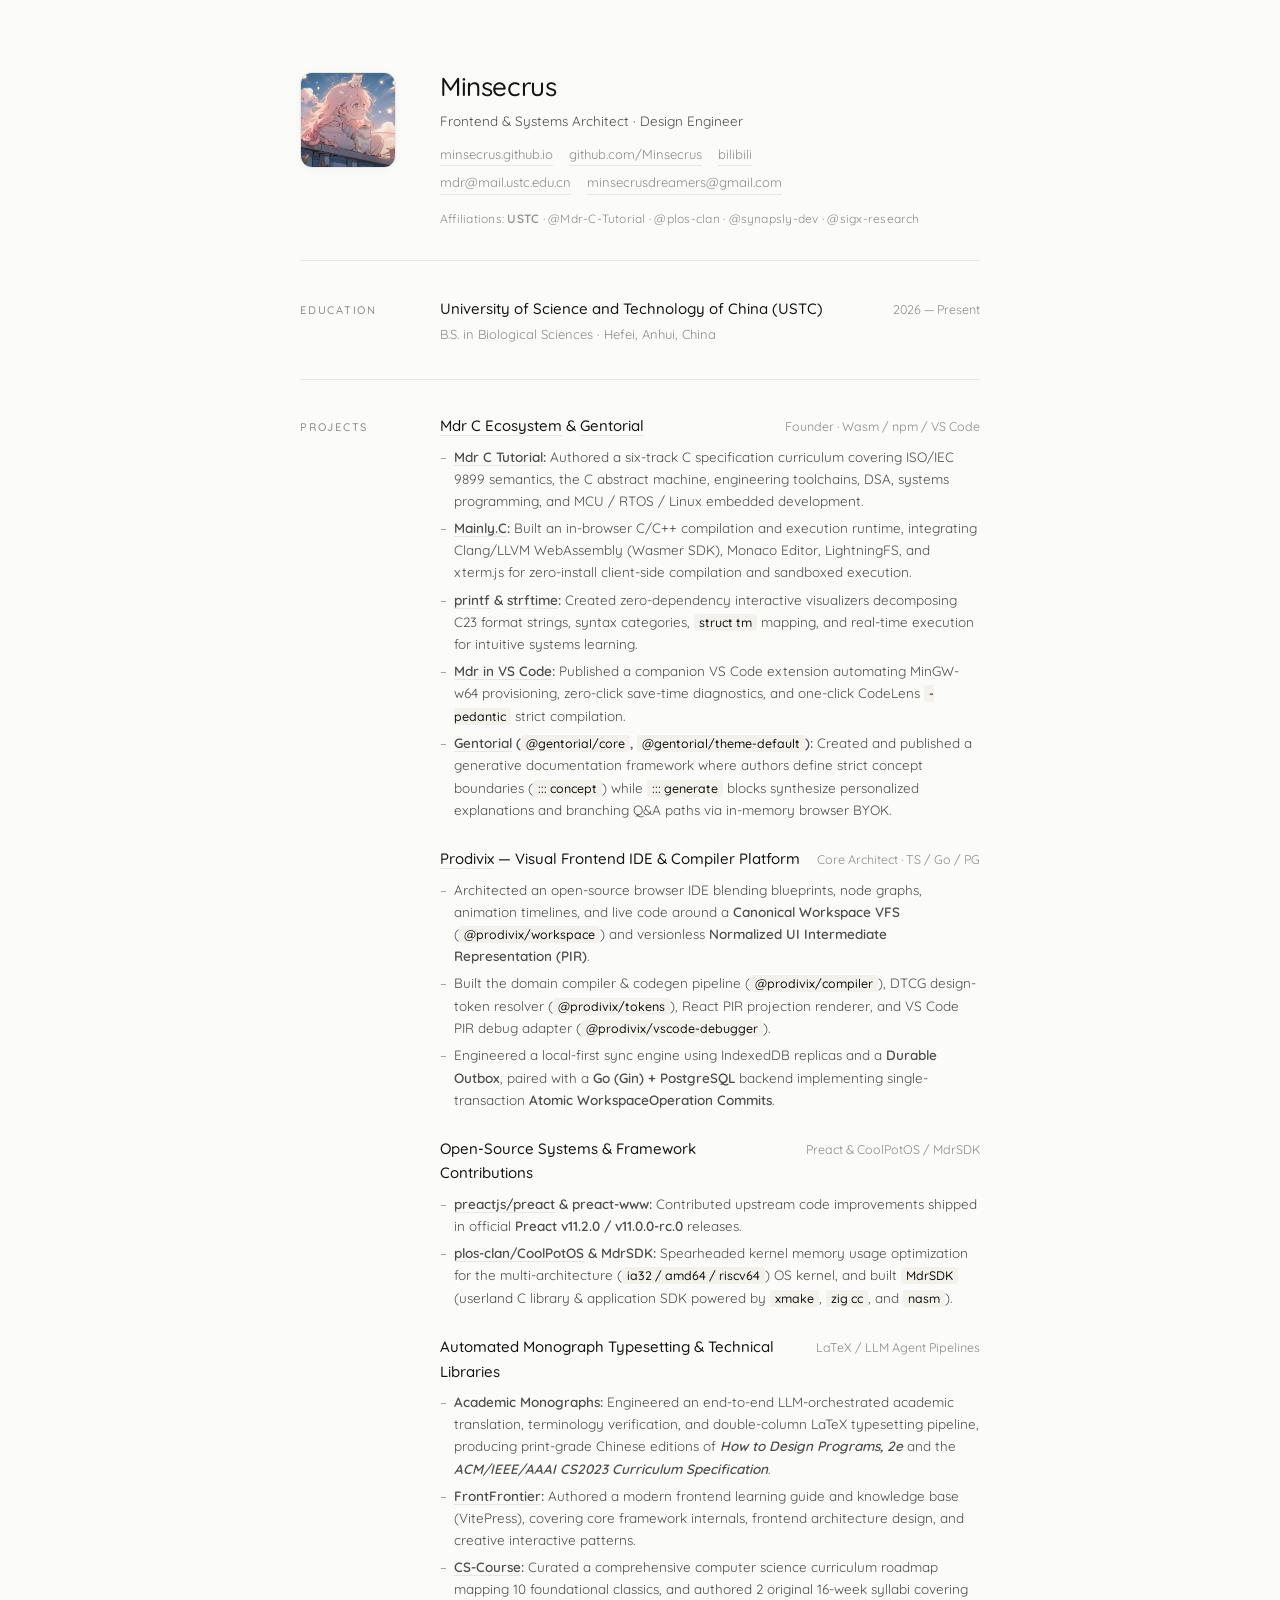
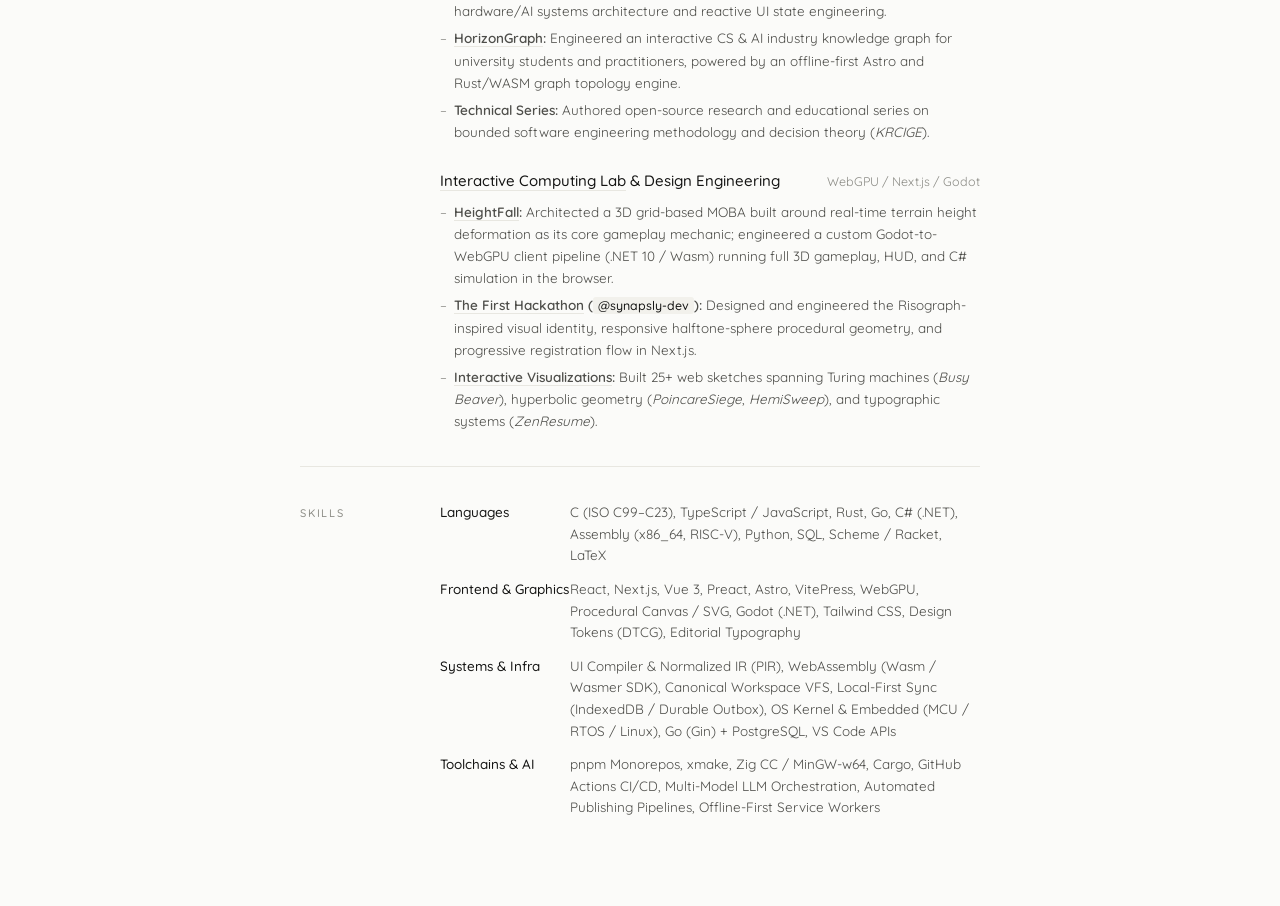
==== index.html @ 726edc08 "feat: init minimalist resume with pages workflow and avatar" ====
<!doctype html>
<html lang="en">
  <head>
    <meta charset="UTF-8" />
    <meta name="viewport" content="width=device-width, initial-scale=1.0" />
    <title>Minsecrus — Curriculum Vitae</title>
    <link rel="preconnect" href="https://fonts.googleapis.com" />
    <link rel="preconnect" href="https://fonts.gstatic.com" crossorigin />
    <link
      href="https://fonts.googleapis.com/css2?family=Quicksand:wght@300;400;500;600&display=swap"
      rel="stylesheet"
    />
    <link rel="icon" type="image/svg+xml" href="favicon.svg" />
    <link rel="stylesheet" href="style.css" />
  </head>
  <body>
    <main>
      <header>
        <div class="avatar-wrap">
          <img src="avatar.jpg" alt="Minsecrus" class="avatar" />
        </div>
        <h1>Minsecrus</h1>
        <div class="subtitle">
          <span>Frontend &amp; Systems Architect &middot; Design Engineer</span>
          <span class="links">
            <a href="https://minsecrus.github.io" target="_blank" rel="noopener"
              >minsecrus.github.io</a
            >
            <a
              href="https://github.com/Minsecrus"
              target="_blank"
              rel="noopener"
              >github.com/Minsecrus</a
            >
            <a
              href="https://space.bilibili.com/1321913237"
              target="_blank"
              rel="noopener"
              >bilibili</a
            >
          </span>
        </div>
        <div class="contact-links">
          <a href="mailto:mdr&#64;mail.ustc.edu.cn">mdr&#64;mail.ustc.edu.cn</a>
          <a href="mailto:minsecrusdreamers&#64;gmail.com">minsecrusdreamers&#64;gmail.com</a>
        </div>
        <div class="org-badges">
          Affiliations: <strong>USTC</strong> &middot; &#64;Mdr-C-Tutorial &middot;
          &#64;plos-clan &middot; &#64;synapsly-dev &middot; &#64;sigx-research
        </div>
      </header>

      <!-- 01. EDUCATION -->
      <section>
        <div class="section-label">Education</div>
        <div>
          <div class="entry-head">
            <span class="entry-title"
              >University of Science and Technology of China (USTC)</span
            >
            <span class="entry-meta">2026 — Present</span>
          </div>
          <div class="entry-sub">
            B.S. in Biological Sciences &middot; Hefei, Anhui, China
          </div>
        </div>
      </section>

      <!-- 02. SELECTED PROJECTS -->
      <section>
        <div class="section-label">Projects</div>
        <div class="entries">
          <!-- Project 1: Mdr C Ecosystem & Gentorial -->
          <div>
            <div class="entry-head">
              <span class="entry-title">
                <a
                  href="https://github.com/Mdr-C-Tutorial/C"
                  target="_blank"
                  rel="noopener"
                  >Mdr C Ecosystem</a
                >
                &amp;
                <a
                  href="https://github.com/gentorial/gentorial"
                  target="_blank"
                  rel="noopener"
                  >Gentorial</a
                >
              </span>
              <span class="entry-meta"
                >Founder &middot; Wasm / npm / VS Code</span
              >
            </div>
            <ul class="entry-bullets">
              <li>
                <strong
                  ><a
                    href="https://mdr-c-tutorial.github.io/C"
                    target="_blank"
                    rel="noopener"
                    >Mdr C Tutorial</a
                  >:</strong
                >
                Authored a six-track C specification curriculum covering ISO/IEC
                9899 semantics, the C abstract machine, engineering toolchains,
                DSA, systems programming, and MCU / RTOS / Linux embedded
                development.
              </li>
              <li>
                <strong
                  ><a
                    href="https://minsecrus.github.io/Mainly.C/"
                    target="_blank"
                    rel="noopener"
                    >Mainly.C</a
                  >:</strong
                >
                Built an in-browser C/C++ compilation and execution runtime,
                integrating Clang/LLVM WebAssembly (Wasmer SDK), Monaco Editor,
                LightningFS, and xterm.js for zero-install client-side
                compilation and sandboxed execution.
              </li>
              <li>
                <strong
                  ><a
                    href="https://minsecrus.github.io/printf"
                    target="_blank"
                    rel="noopener"
                    >printf</a
                  >
                  &amp;
                  <a
                    href="https://minsecrus.github.io/strftime"
                    target="_blank"
                    rel="noopener"
                    >strftime</a
                  >:</strong
                >
                Created zero-dependency interactive visualizers decomposing C23
                format strings, syntax categories,
                <code>struct tm</code> mapping, and real-time execution for
                intuitive systems learning.
              </li>
              <li>
                <strong
                  ><a
                    href="https://github.com/Mdr-C-Tutorial/Mdr-in-VS-Code"
                    target="_blank"
                    rel="noopener"
                    >Mdr in VS Code</a
                  >:</strong
                >
                Published a companion VS Code extension automating MinGW-w64
                provisioning, zero-click save-time diagnostics, and one-click
                CodeLens <code>-pedantic</code> strict compilation.
              </li>
              <li>
                <strong
                  ><a
                    href="https://gentorial.github.io/gentorial/"
                    target="_blank"
                    rel="noopener"
                    >Gentorial</a
                  >
                  (<code>&#64;gentorial/core</code>,
                  <code>&#64;gentorial/theme-default</code>):</strong
                >
                Created and published a generative documentation framework where
                authors define strict concept boundaries (<code
                  >::: concept</code
                >) while <code>::: generate</code> blocks synthesize
                personalized explanations and branching Q&A paths via in-memory
                browser BYOK.
              </li>
            </ul>
          </div>

          <!-- Project 2: Prodivix -->
          <div>
            <div class="entry-head">
              <span class="entry-title">
                <a
                  href="https://github.com/prodivix/prodivix"
                  target="_blank"
                  rel="noopener"
                  >Prodivix</a
                >
                &mdash; Visual Frontend IDE &amp; Compiler Platform
              </span>
              <span class="entry-meta"
                >Core Architect &middot; TS / Go / PG</span
              >
            </div>
            <ul class="entry-bullets">
              <li>
                Architected an open-source browser IDE blending blueprints, node
                graphs, animation timelines, and live code around a
                <strong>Canonical Workspace VFS</strong>
                (<code>&#64;prodivix/workspace</code>) and versionless
                <strong>Normalized UI Intermediate Representation (PIR)</strong
                >.
              </li>
              <li>
                Built the domain compiler &amp; codegen pipeline
                (<code>&#64;prodivix/compiler</code>), DTCG design-token resolver
                (<code>&#64;prodivix/tokens</code>), React PIR projection renderer,
                and VS Code PIR debug adapter
                (<code>&#64;prodivix/vscode-debugger</code>).
              </li>
              <li>
                Engineered a local-first sync engine using IndexedDB replicas
                and a <strong>Durable Outbox</strong>, paired with a
                <strong>Go (Gin) + PostgreSQL</strong> backend implementing
                single-transaction
                <strong>Atomic WorkspaceOperation Commits</strong>.
              </li>
            </ul>
          </div>

          <!-- Project 3: Open-Source Contributions (Preact & CoolPotOS) -->
          <div>
            <div class="entry-head">
              <span class="entry-title">
                Open-Source Systems &amp; Framework Contributions
              </span>
              <span class="entry-meta">Preact &amp; CoolPotOS / MdrSDK</span>
            </div>
            <ul class="entry-bullets">
              <li>
                <strong
                  ><a
                    href="https://github.com/preactjs/preact"
                    target="_blank"
                    rel="noopener"
                    >preactjs/preact</a
                  >
                  &amp; preact-www:</strong
                >
                Contributed upstream code improvements shipped in official
                <strong>Preact v11.2.0 / v11.0.0-rc.0</strong> releases.
              </li>
              <li>
                <strong
                  ><a
                    href="https://github.com/plos-clan/CoolPotOS"
                    target="_blank"
                    rel="noopener"
                    >plos-clan/CoolPotOS</a
                  >
                  &amp; MdrSDK:</strong
                >
                Spearheaded kernel memory usage optimization for the
                multi-architecture (<code>ia32 / amd64 / riscv64</code>) OS
                kernel, and built <code>MdrSDK</code> (userland C library &amp;
                application SDK powered by <code>xmake</code>,
                <code>zig cc</code>, and <code>nasm</code>).
              </li>
            </ul>
          </div>

          <!-- Project 4: Automated Monograph Typesetting & Knowledge Libraries -->
          <div>
            <div class="entry-head">
              <span class="entry-title">
                Automated Monograph Typesetting &amp; Technical Libraries
              </span>
              <span class="entry-meta">LaTeX / LLM Agent Pipelines</span>
            </div>
            <ul class="entry-bullets">
              <li>
                <strong>Academic Monographs:</strong> Engineered an end-to-end
                LLM-orchestrated academic translation, terminology verification,
                and double-column LaTeX typesetting pipeline, producing
                print-grade Chinese editions of
                <strong><em>How to Design Programs, 2e</em></strong> and the
                <strong><em>ACM/IEEE/AAAI CS2023 Curriculum Specification</em></strong>.
              </li>
              <li>
                <strong
                  ><a
                    href="https://minsecrus.github.io/FrontFrontier/"
                    target="_blank"
                    rel="noopener"
                    >FrontFrontier</a
                  >:</strong
                >
                Authored a modern frontend learning guide and knowledge base
                (VitePress), covering core framework internals, frontend
                architecture design, and creative interactive patterns.
              </li>
              <li>
                <strong
                  ><a
                    href="https://minsecrus.github.io/CS-Course/"
                    target="_blank"
                    rel="noopener"
                    >CS-Course</a
                  >:</strong
                >
                Curated a comprehensive computer science curriculum roadmap
                mapping 10 foundational classics, and authored 2 original
                16-week syllabi covering hardware/AI systems architecture and
                reactive UI state engineering.
              </li>
              <li>
                <strong
                  ><a
                    href="https://mdr-tutorials.github.io/HorizonGraph/"
                    target="_blank"
                    rel="noopener"
                    >HorizonGraph</a
                  >:</strong
                >
                Engineered an interactive CS &amp; AI industry knowledge graph
                for university students and practitioners, powered by an
                offline-first Astro and Rust/WASM graph topology engine.
              </li>
              <li>
                <strong>Technical Series:</strong> Authored open-source research
                and educational series on bounded software engineering methodology
                and decision theory (<em>KRCIGE</em>).
              </li>
            </ul>
          </div>

          <!-- Project 5: Design Engineering & Interactive Computing Sketches -->
          <div>
            <div class="entry-head">
              <span class="entry-title">
                <a
                  href="https://minsecrus.github.io"
                  target="_blank"
                  rel="noopener"
                  >Interactive Computing Lab</a
                >
                &amp; Design Engineering
              </span>
              <span class="entry-meta">WebGPU / Next.js / Godot</span>
            </div>
            <ul class="entry-bullets">
              <li>
                <strong
                  ><a
                    href="https://minsecrus.github.io/HeightFall/"
                    target="_blank"
                    rel="noopener"
                    >HeightFall</a
                  >:</strong
                >
                Architected a 3D grid-based MOBA built around real-time terrain
                height deformation as its core gameplay mechanic; engineered a
                custom Godot-to-WebGPU client pipeline (.NET 10 / Wasm) running
                full 3D gameplay, HUD, and C# simulation in the browser.
              </li>
              <li>
                <strong
                  ><a
                    href="https://github.com/synapsly-dev"
                    target="_blank"
                    rel="noopener"
                    >The First Hackathon</a
                  >
                  (<code>&#64;synapsly-dev</code>):</strong
                >
                Designed and engineered the Risograph-inspired visual identity,
                responsive halftone-sphere procedural geometry, and progressive
                registration flow in Next.js.
              </li>
              <li>
                <strong
                  ><a
                    href="https://minsecrus.github.io"
                    target="_blank"
                    rel="noopener"
                    >Interactive Visualizations</a
                  >:</strong
                >
                Built 25+ web sketches spanning Turing machines (<em>Busy Beaver</em>),
                hyperbolic geometry (<em>PoincareSiege</em>, <em>HemiSweep</em>),
                and typographic systems (<em>ZenResume</em>).
              </li>
            </ul>
          </div>
        </div>
      </section>

      <!-- 03. SKILLS -->
      <section>
        <div class="section-label">Skills</div>
        <div class="skills-list">
          <div class="skill-row">
            <span class="skill-cat">Languages</span>
            <span class="skill-items"
              >C (ISO C99–C23), TypeScript / JavaScript, Rust, Go, C# (.NET),
              Assembly (x86_64, RISC-V), Python, SQL, Scheme / Racket,
              LaTeX</span
            >
          </div>
          <div class="skill-row">
            <span class="skill-cat">Frontend &amp; Graphics</span>
            <span class="skill-items"
              >React, Next.js, Vue 3, Preact, Astro, VitePress, WebGPU,
              Procedural Canvas / SVG, Godot (.NET), Tailwind CSS, Design Tokens
              (DTCG), Editorial Typography</span
            >
          </div>
          <div class="skill-row">
            <span class="skill-cat">Systems &amp; Infra</span>
            <span class="skill-items"
              >UI Compiler &amp; Normalized IR (PIR), WebAssembly (Wasm / Wasmer
              SDK), Canonical Workspace VFS, Local-First Sync (IndexedDB /
              Durable Outbox), OS Kernel &amp; Embedded (MCU / RTOS / Linux), Go
              (Gin) + PostgreSQL, VS Code APIs</span
            >
          </div>
          <div class="skill-row">
            <span class="skill-cat">Toolchains &amp; AI</span>
            <span class="skill-items"
              >pnpm Monorepos, xmake, Zig CC / MinGW-w64, Cargo, GitHub Actions
              CI/CD, Multi-Model LLM Orchestration, Automated Publishing
              Pipelines, Offline-First Service Workers</span
            >
          </div>
        </div>
      </section>
    </main>
  </body>
</html>
---- style.css ----
:root {
  --bg: #FBFBF9;
  --ink: #141413;
  --body: #4E4E4A;
  --muted: #8C8C86;
  --line: #E8E7E1;
  --code-bg: #F2F1EC;
}

* {
  box-sizing: border-box;
  margin: 0;
  padding: 0;
}

html, body {
  background-color: var(--bg);
  color: var(--ink);
  font-family: 'Quicksand', sans-serif;
  font-weight: 400;
  font-size: 14px;
  line-height: 1.64;
  font-variant-numeric: tabular-nums;
  -webkit-font-smoothing: antialiased;
  -moz-osx-font-smoothing: grayscale;
}

body {
  padding: 72px 28px 88px;
  display: flex;
  justify-content: center;
}

main {
  width: 100%;
  max-width: 680px;
}

/* Header */
header {
  display: grid;
  grid-template-columns: 140px 1fr;
  align-items: start;
  padding-bottom: 32px;
  border-bottom: 1px solid var(--line);
  margin-bottom: 36px;
}

.avatar-wrap {
  grid-column: 1;
  grid-row: 1 / span 4;
}

.avatar {
  width: 96px;
  height: 96px;
  border-radius: 12px;
  object-fit: cover;
  display: block;
  border: 1px solid var(--line);
  box-shadow: 0 2px 8px rgba(20, 20, 19, 0.04);
}

h1 {
  grid-column: 2;
  font-size: 26px;
  font-weight: 500;
  letter-spacing: -0.015em;
  color: var(--ink);
  line-height: 1.15;
}

.subtitle {
  grid-column: 2;
  margin-top: 8px;
  font-size: 13.5px;
  color: var(--body);
  display: flex;
  flex-wrap: wrap;
  justify-content: space-between;
  align-items: baseline;
  gap: 12px;
}

.contact-links {
  grid-column: 2;
  margin-top: 6px;
  font-size: 13px;
  color: var(--muted);
  display: flex;
  flex-wrap: wrap;
  gap: 16px;
}

.org-badges {
  grid-column: 2;
  margin-top: 14px;
  font-size: 12px;
  color: var(--muted);
  letter-spacing: 0.02em;
}

.links {
  display: flex;
  flex-wrap: wrap;
  gap: 16px;
  font-size: 13px;
  color: var(--muted);
}

a {
  color: inherit;
  text-decoration: none;
  border-bottom: 1px solid var(--line);
  transition: color 0.18s ease, border-color 0.18s ease;
}

a:hover {
  color: var(--ink);
  border-bottom-color: var(--ink);
}

strong {
  font-weight: 600;
}

code {
  font-family: 'Quicksand', sans-serif;
  font-weight: 500;
  font-size: 0.92em;
  background: var(--code-bg);
  padding: 1px 5px;
  border-radius: 3px;
  color: var(--ink);
}

/* Sections */
section {
  display: grid;
  grid-template-columns: 140px 1fr;
  align-items: baseline;
  padding-bottom: 34px;
  margin-bottom: 34px;
  border-bottom: 1px solid var(--line);
}

section:last-of-type {
  border-bottom: none;
  margin-bottom: 0;
  padding-bottom: 0;
}

.section-label {
  font-size: 11px;
  font-weight: 500;
  text-transform: uppercase;
  letter-spacing: 0.16em;
  color: var(--muted);
  user-select: none;
}

.entries {
  display: grid;
  gap: 26px;
}

.entry-head {
  display: flex;
  justify-content: space-between;
  align-items: baseline;
  gap: 16px;
}

.entry-title {
  font-size: 15px;
  font-weight: 500;
  color: var(--ink);
}

.entry-meta {
  font-size: 12.5px;
  color: var(--muted);
  white-space: nowrap;
}

.entry-sub {
  font-size: 13px;
  color: var(--muted);
  margin-top: 2px;
}

.entry-desc {
  margin-top: 7px;
  font-size: 13.5px;
  color: var(--body);
  line-height: 1.68;
}

.entry-bullets {
  margin-top: 7px;
  display: grid;
  gap: 5px;
  list-style: none;
  font-size: 13.5px;
  color: var(--body);
}

.entry-bullets li {
  position: relative;
  padding-left: 14px;
}

.entry-bullets li::before {
  content: "–";
  position: absolute;
  left: 0;
  color: var(--muted);
}

/* Skills Matrix */
.skills-list {
  display: grid;
  gap: 12px;
}

.skill-row {
  display: grid;
  grid-template-columns: 130px 1fr;
  align-items: baseline;
  font-size: 13.5px;
}

.skill-cat {
  color: var(--ink);
  font-weight: 500;
}

.skill-items {
  color: var(--body);
  line-height: 1.6;
}

/* Mobile Responsive */
@media (max-width: 600px) {
  body {
    padding: 40px 20px 56px;
  }
  header, section {
    grid-template-columns: 1fr;
    gap: 12px;
  }
  .avatar-wrap {
    grid-column: 1;
    grid-row: auto;
    margin-bottom: 4px;
  }
  .avatar {
    width: 76px;
    height: 76px;
  }
  h1, .subtitle, .contact-links, .org-badges {
    grid-column: 1;
  }
  .entry-head {
    flex-direction: column;
    gap: 2px;
  }
  .skill-row {
    grid-template-columns: 1fr;
    gap: 2px;
  }
}

/* Print / Single-Page A4 Optimization */
@media print {
  @page {
    size: A4 portrait;
    margin: 12mm 15mm;
  }
  html, body {
    background: #FFFFFF;
    font-size: 11.5px;
    line-height: 1.48;
    padding: 0;
  }
  main {
    max-width: 100%;
  }
  header {
    padding-bottom: 14px;
    margin-bottom: 16px;
  }
  .avatar {
    width: 68px;
    height: 68px;
  }
  h1 {
    font-size: 20px;
  }
  section {
    padding-bottom: 14px;
    margin-bottom: 14px;
  }
  .entries {
    gap: 12px;
  }
  .entry-title {
    font-size: 12.5px;
  }
  .entry-desc, .entry-bullets, .skill-row {
    font-size: 11.2px;
  }
  .skills-list {
    gap: 6px;
  }
}
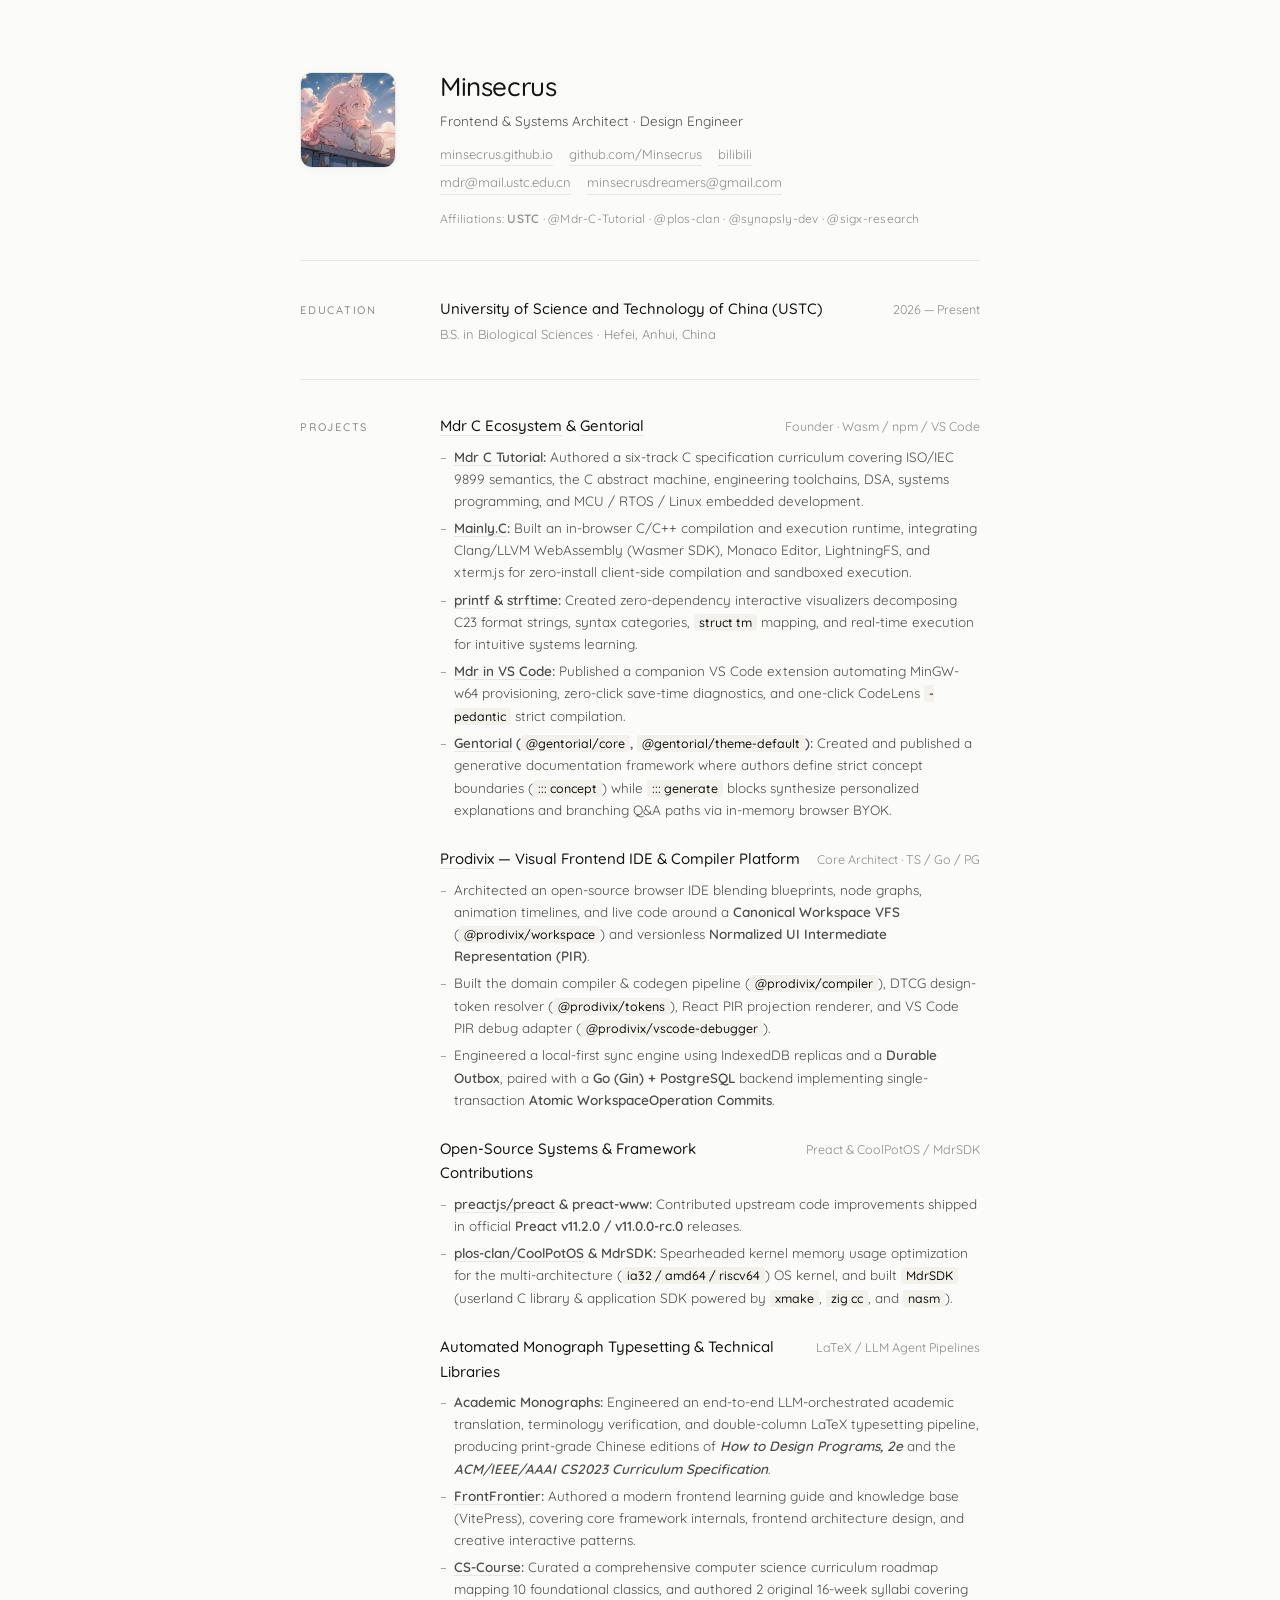
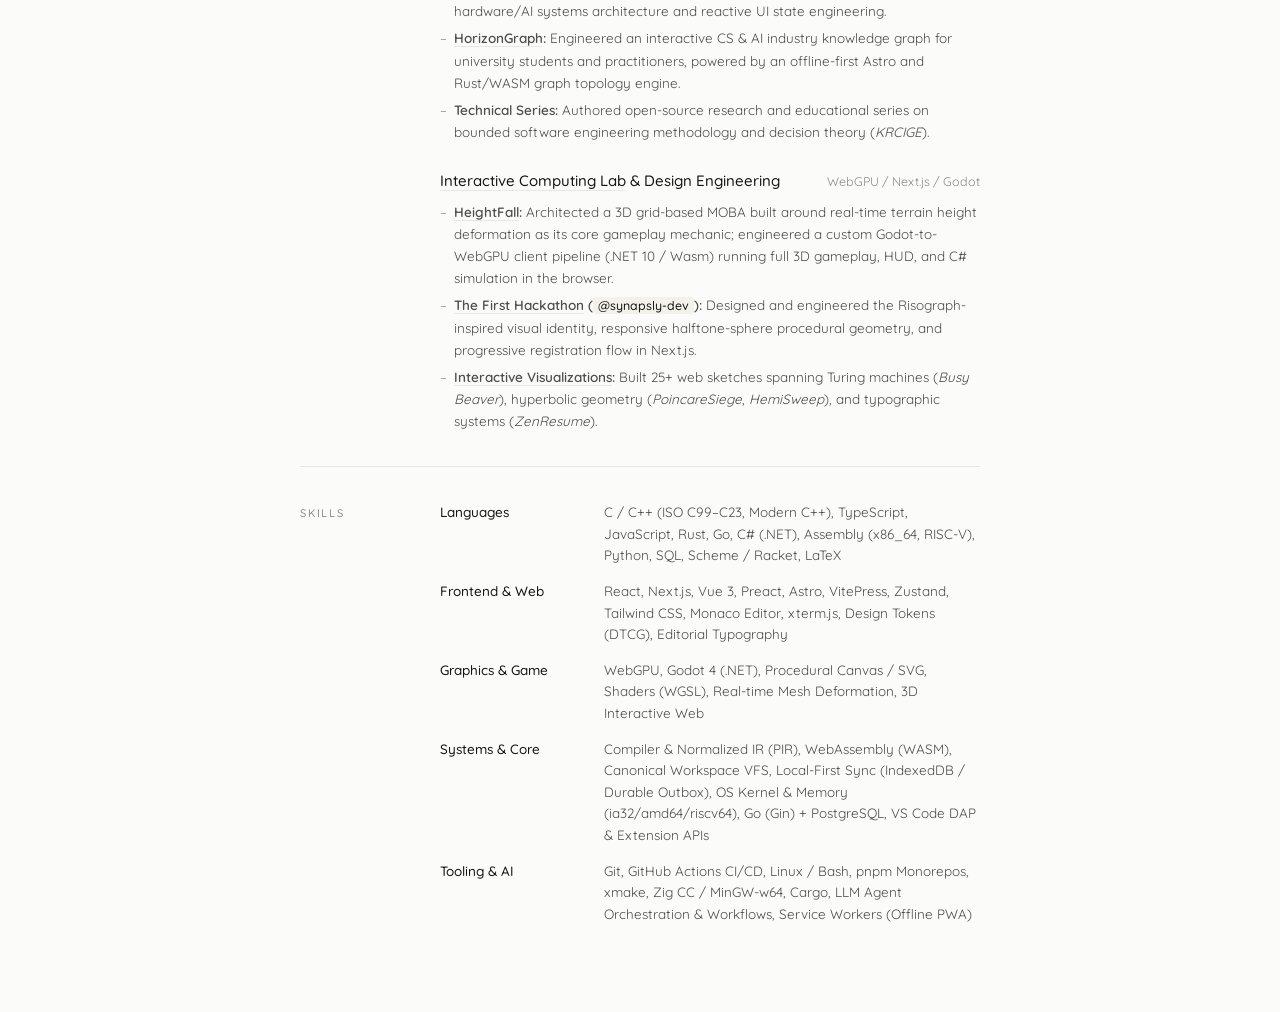
==== commit 7f5bf0c4: "fix: refine skills layout, fix column collision, and expand tech matrix" ====
--- a/index.html
+++ b/index.html
@@ -392,34 +392,41 @@
           <div class="skill-row">
             <span class="skill-cat">Languages</span>
             <span class="skill-items"
-              >C (ISO C99–C23), TypeScript / JavaScript, Rust, Go, C# (.NET),
-              Assembly (x86_64, RISC-V), Python, SQL, Scheme / Racket,
-              LaTeX</span
+              >C / C++ (ISO C99–C23, Modern C++), TypeScript, JavaScript, Rust,
+              Go, C# (.NET), Assembly (x86_64, RISC-V), Python, SQL, Scheme /
+              Racket, LaTeX</span
             >
           </div>
           <div class="skill-row">
-            <span class="skill-cat">Frontend &amp; Graphics</span>
+            <span class="skill-cat">Frontend &amp; Web</span>
             <span class="skill-items"
-              >React, Next.js, Vue 3, Preact, Astro, VitePress, WebGPU,
-              Procedural Canvas / SVG, Godot (.NET), Tailwind CSS, Design Tokens
-              (DTCG), Editorial Typography</span
+              >React, Next.js, Vue 3, Preact, Astro, VitePress, Zustand,
+              Tailwind CSS, Monaco Editor, xterm.js, Design Tokens (DTCG),
+              Editorial Typography</span
             >
           </div>
           <div class="skill-row">
-            <span class="skill-cat">Systems &amp; Infra</span>
+            <span class="skill-cat">Graphics &amp; Game</span>
             <span class="skill-items"
-              >UI Compiler &amp; Normalized IR (PIR), WebAssembly (Wasm / Wasmer
-              SDK), Canonical Workspace VFS, Local-First Sync (IndexedDB /
-              Durable Outbox), OS Kernel &amp; Embedded (MCU / RTOS / Linux), Go
-              (Gin) + PostgreSQL, VS Code APIs</span
+              >WebGPU, Godot 4 (.NET), Procedural Canvas / SVG, Shaders (WGSL),
+              Real-time Mesh Deformation, 3D Interactive Web</span
             >
           </div>
           <div class="skill-row">
-            <span class="skill-cat">Toolchains &amp; AI</span>
+            <span class="skill-cat">Systems &amp; Core</span>
             <span class="skill-items"
-              >pnpm Monorepos, xmake, Zig CC / MinGW-w64, Cargo, GitHub Actions
-              CI/CD, Multi-Model LLM Orchestration, Automated Publishing
-              Pipelines, Offline-First Service Workers</span
+              >Compiler &amp; Normalized IR (PIR), WebAssembly (WASM), Canonical
+              Workspace VFS, Local-First Sync (IndexedDB / Durable Outbox), OS
+              Kernel &amp; Memory (ia32/amd64/riscv64), Go (Gin) + PostgreSQL,
+              VS Code DAP &amp; Extension APIs</span
+            >
+          </div>
+          <div class="skill-row">
+            <span class="skill-cat">Tooling &amp; AI</span>
+            <span class="skill-items"
+              >Git, GitHub Actions CI/CD, Linux / Bash, pnpm Monorepos, xmake,
+              Zig CC / MinGW-w64, Cargo, LLM Agent Orchestration &amp;
+              Workflows, Service Workers (Offline PWA)</span
             >
           </div>
         </div>
--- a/style.css
+++ b/style.css
@@ -220,12 +220,13 @@
 /* Skills Matrix */
 .skills-list {
   display: grid;
-  gap: 12px;
+  gap: 14px;
 }
 
 .skill-row {
   display: grid;
-  grid-template-columns: 130px 1fr;
+  grid-template-columns: 140px 1fr;
+  column-gap: 24px;
   align-items: baseline;
   font-size: 13.5px;
 }
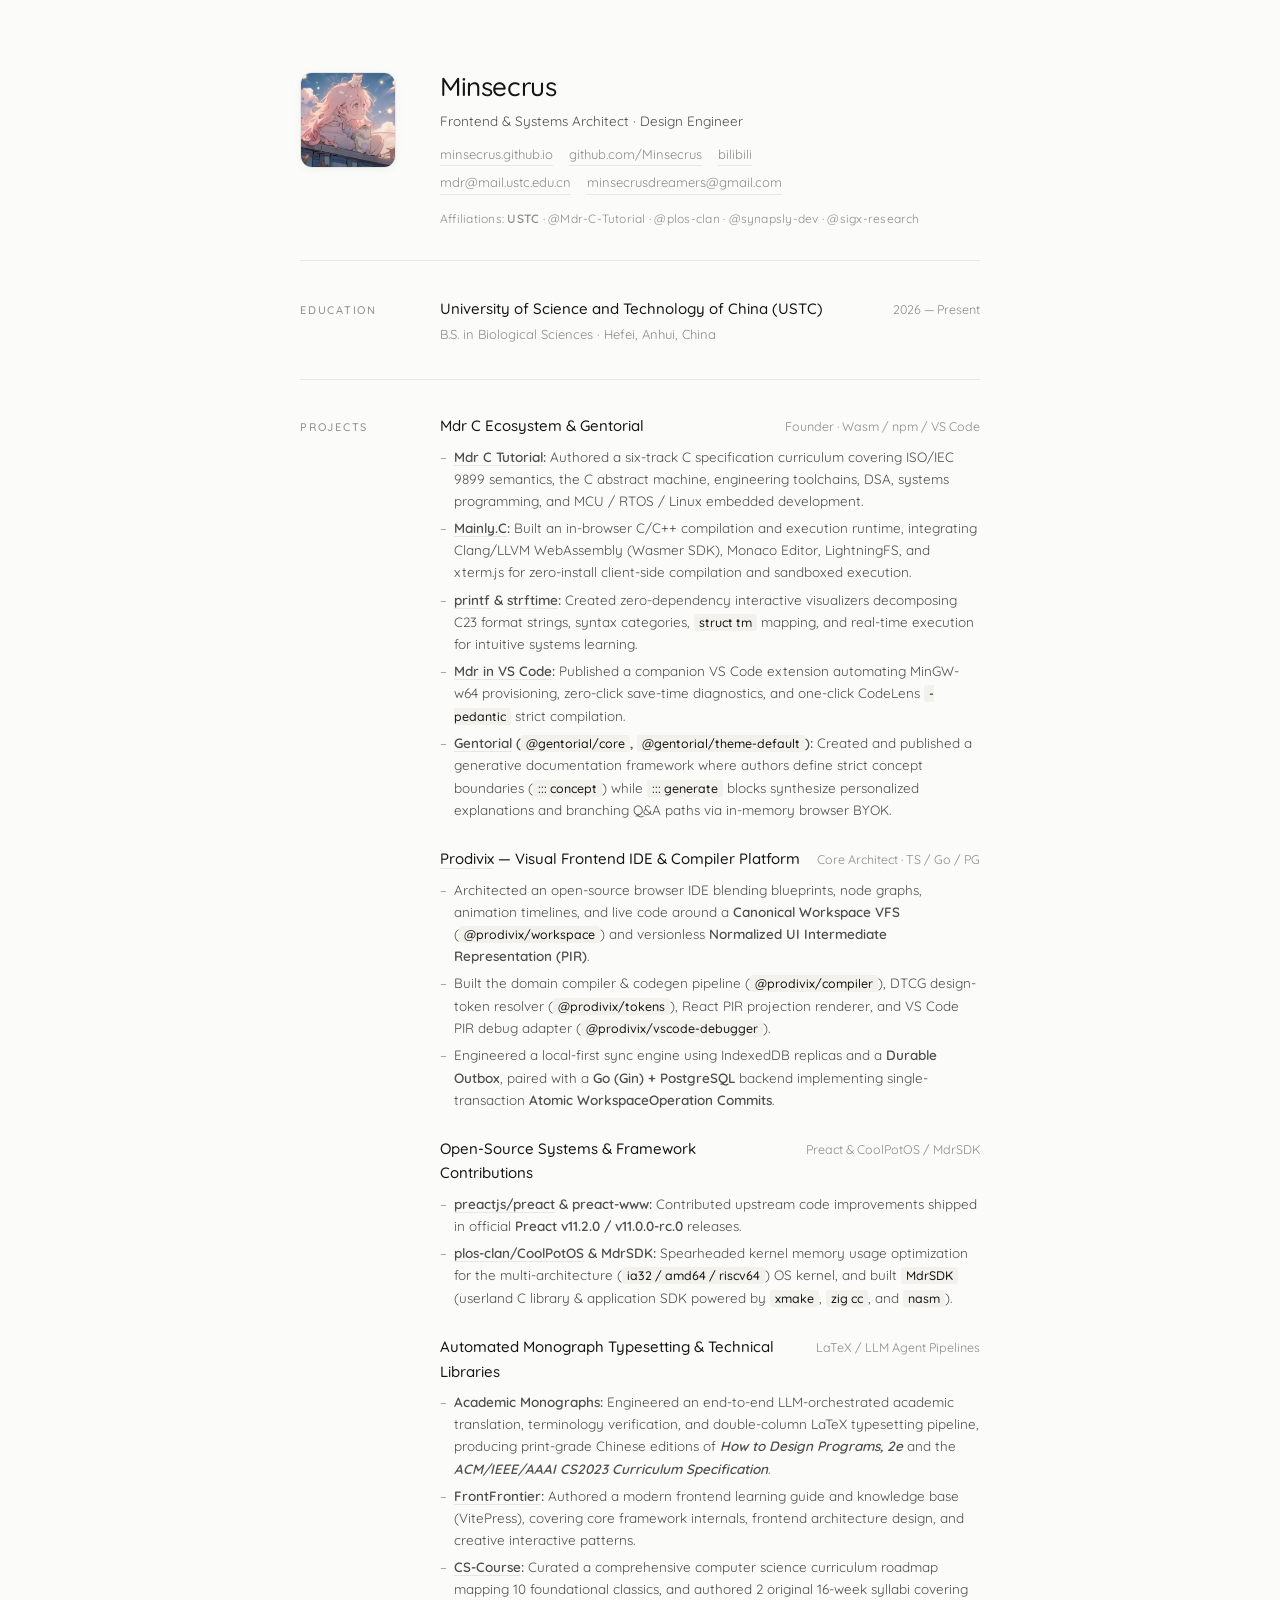
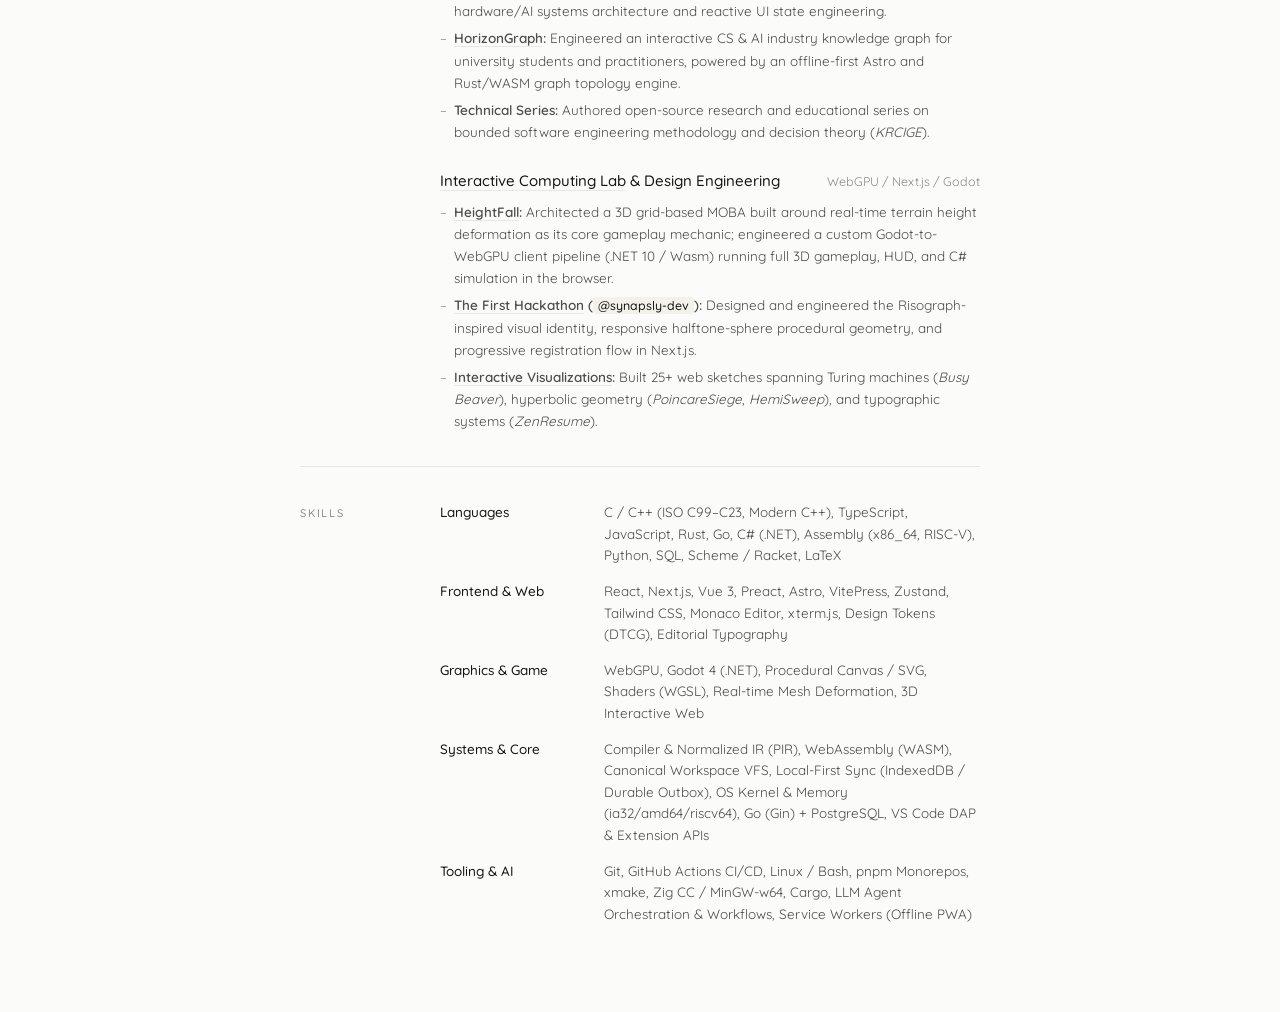
==== commit 62059ca5: "refactor: remove links from Mdr C Ecosystem & Gentorial entry title" ====
--- a/index.html
+++ b/index.html
@@ -74,19 +74,7 @@
           <div>
             <div class="entry-head">
               <span class="entry-title">
-                <a
-                  href="https://github.com/Mdr-C-Tutorial/C"
-                  target="_blank"
-                  rel="noopener"
-                  >Mdr C Ecosystem</a
-                >
-                &amp;
-                <a
-                  href="https://github.com/gentorial/gentorial"
-                  target="_blank"
-                  rel="noopener"
-                  >Gentorial</a
-                >
+                Mdr C Ecosystem &amp; Gentorial
               </span>
               <span class="entry-meta"
                 >Founder &middot; Wasm / npm / VS Code</span
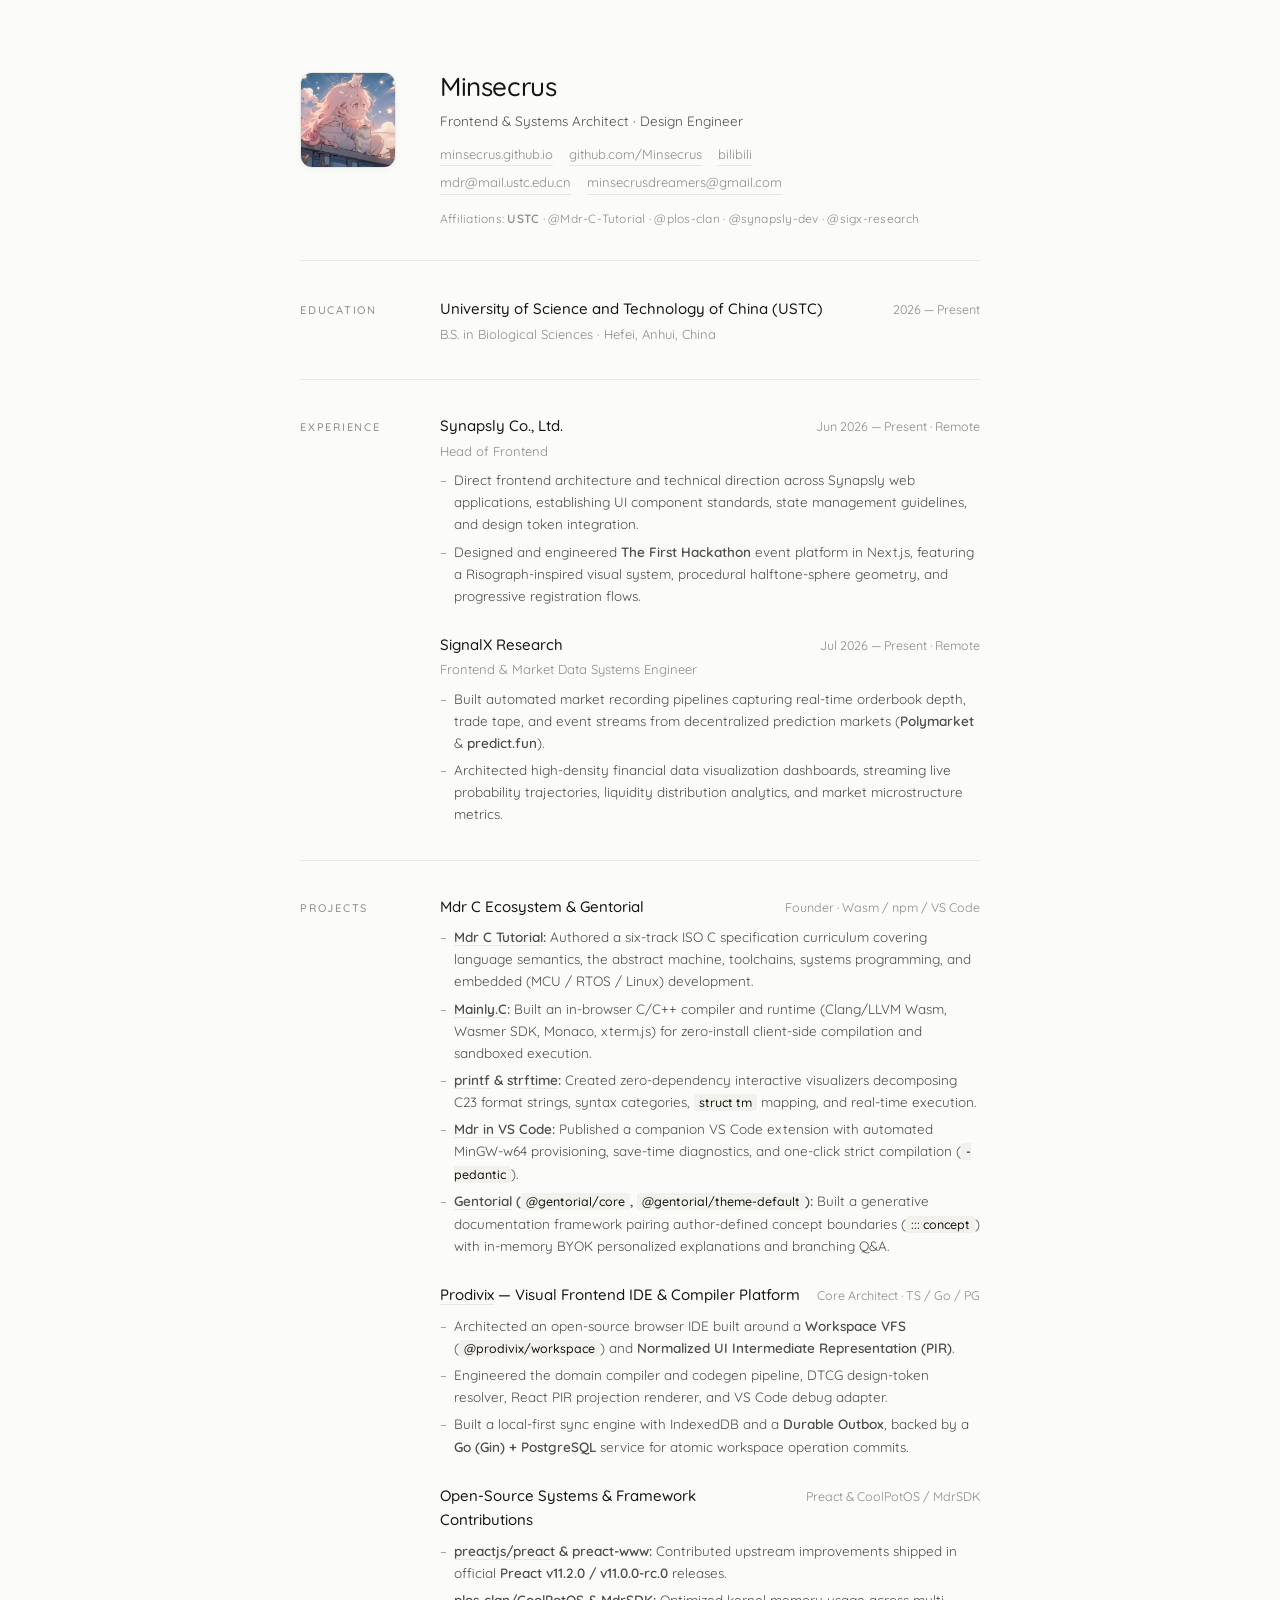
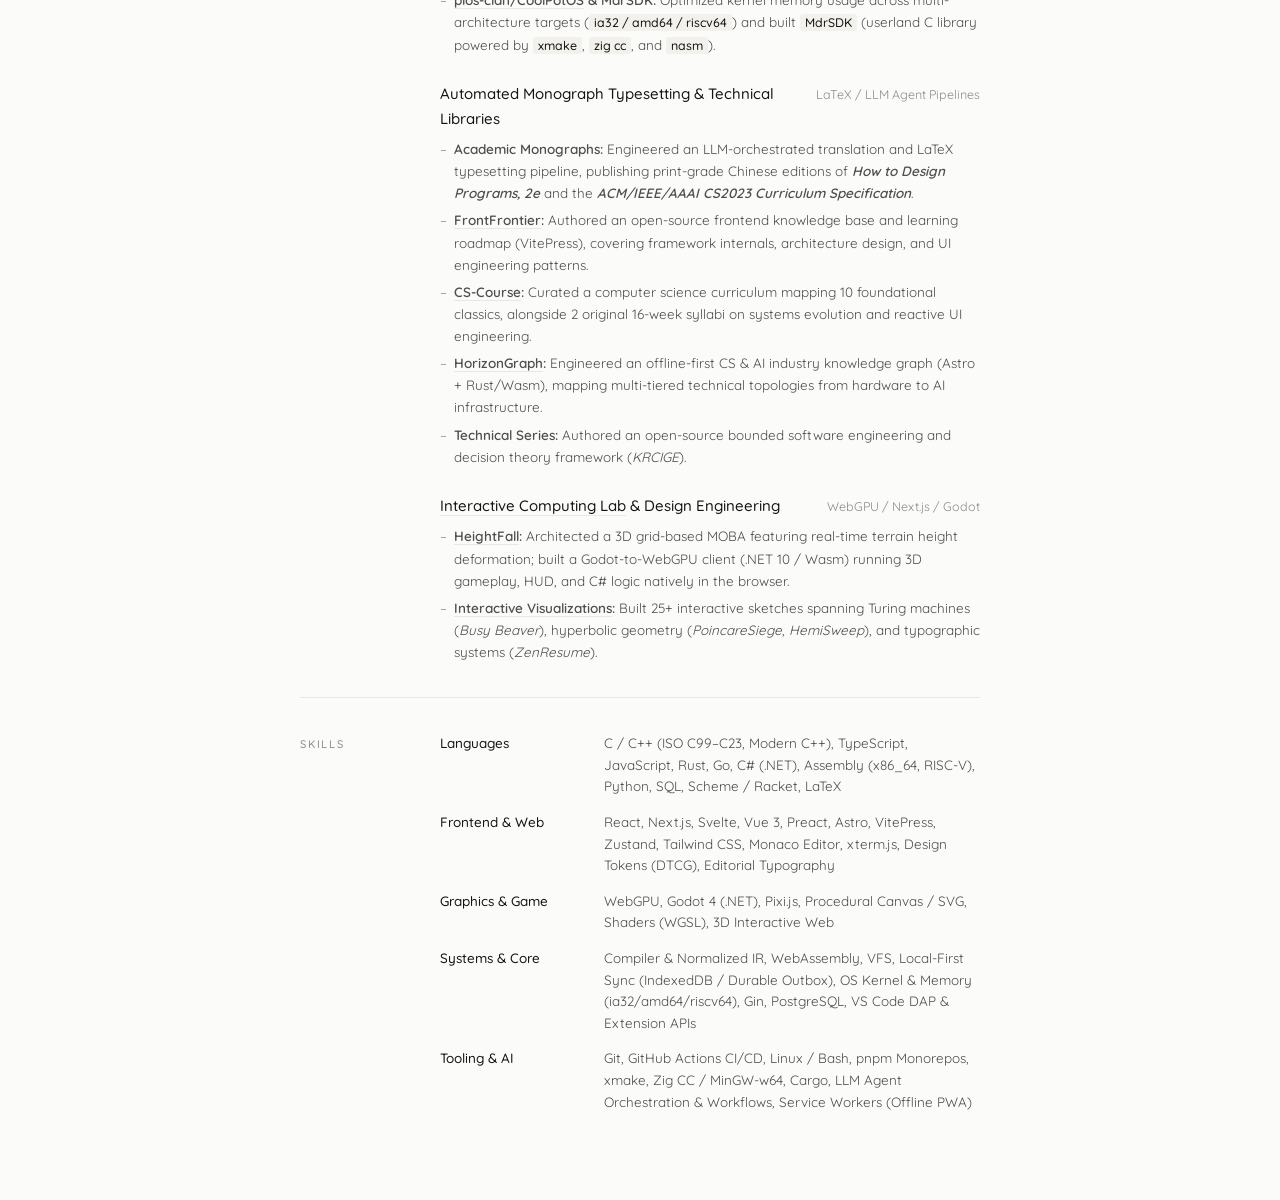
==== commit 12d533b1: "docs: add Experience section, refine Skills taxonomy, and trim project descriptions" ====
--- a/index.html
+++ b/index.html
@@ -66,7 +66,59 @@
         </div>
       </section>
 
-      <!-- 02. SELECTED PROJECTS -->
+      <!-- 02. EXPERIENCE -->
+      <section>
+        <div class="section-label">Experience</div>
+        <div class="entries">
+          <!-- Synapsly -->
+          <div>
+            <div class="entry-head">
+              <span class="entry-title">Synapsly Co., Ltd.</span>
+              <span class="entry-meta">Jun 2026 — Present &middot; Remote</span>
+            </div>
+            <div class="entry-sub">Head of Frontend</div>
+            <ul class="entry-bullets">
+              <li>
+                Direct frontend architecture and technical direction across
+                Synapsly web applications, establishing UI component standards,
+                state management guidelines, and design token integration.
+              </li>
+              <li>
+                Designed and engineered <strong>The First Hackathon</strong>
+                event platform in Next.js, featuring a Risograph-inspired visual
+                system, procedural halftone-sphere geometry, and progressive
+                registration flows.
+              </li>
+            </ul>
+          </div>
+
+          <!-- SignalX Research -->
+          <div>
+            <div class="entry-head">
+              <span class="entry-title">SignalX Research</span>
+              <span class="entry-meta">Jul 2026 — Present &middot; Remote</span>
+            </div>
+            <div class="entry-sub">
+              Frontend &amp; Market Data Systems Engineer
+            </div>
+            <ul class="entry-bullets">
+              <li>
+                Built automated market recording pipelines capturing real-time
+                orderbook depth, trade tape, and event streams from decentralized
+                prediction markets (<strong>Polymarket</strong> &amp;
+                <strong>predict.fun</strong>).
+              </li>
+              <li>
+                Architected high-density financial data visualization
+                dashboards, streaming live probability trajectories, liquidity
+                distribution analytics, and market microstructure metrics.
+              </li>
+            </ul>
+          </div>
+        </div>
+      </section>
+
+      <!-- 03. SELECTED PROJECTS -->
       <section>
         <div class="section-label">Projects</div>
         <div class="entries">
@@ -90,10 +142,9 @@
                     >Mdr C Tutorial</a
                   >:</strong
                 >
-                Authored a six-track C specification curriculum covering ISO/IEC
-                9899 semantics, the C abstract machine, engineering toolchains,
-                DSA, systems programming, and MCU / RTOS / Linux embedded
-                development.
+                Authored a six-track ISO C specification curriculum covering
+                language semantics, the abstract machine, toolchains, systems
+                programming, and embedded (MCU / RTOS / Linux) development.
               </li>
               <li>
                 <strong
@@ -104,9 +155,8 @@
                     >Mainly.C</a
                   >:</strong
                 >
-                Built an in-browser C/C++ compilation and execution runtime,
-                integrating Clang/LLVM WebAssembly (Wasmer SDK), Monaco Editor,
-                LightningFS, and xterm.js for zero-install client-side
+                Built an in-browser C/C++ compiler and runtime (Clang/LLVM Wasm,
+                Wasmer SDK, Monaco, xterm.js) for zero-install client-side
                 compilation and sandboxed execution.
               </li>
               <li>
@@ -127,8 +177,7 @@
                 >
                 Created zero-dependency interactive visualizers decomposing C23
                 format strings, syntax categories,
-                <code>struct tm</code> mapping, and real-time execution for
-                intuitive systems learning.
+                <code>struct tm</code> mapping, and real-time execution.
               </li>
               <li>
                 <strong
@@ -139,9 +188,9 @@
                     >Mdr in VS Code</a
                   >:</strong
                 >
-                Published a companion VS Code extension automating MinGW-w64
-                provisioning, zero-click save-time diagnostics, and one-click
-                CodeLens <code>-pedantic</code> strict compilation.
+                Published a companion VS Code extension with automated
+                MinGW-w64 provisioning, save-time diagnostics, and one-click
+                strict compilation (<code>-pedantic</code>).
               </li>
               <li>
                 <strong
@@ -154,12 +203,9 @@
                   (<code>&#64;gentorial/core</code>,
                   <code>&#64;gentorial/theme-default</code>):</strong
                 >
-                Created and published a generative documentation framework where
-                authors define strict concept boundaries (<code
-                  >::: concept</code
-                >) while <code>::: generate</code> blocks synthesize
-                personalized explanations and branching Q&A paths via in-memory
-                browser BYOK.
+                Built a generative documentation framework pairing author-defined
+                concept boundaries (<code>::: concept</code>) with in-memory
+                BYOK personalized explanations and branching Q&amp;A.
               </li>
             </ul>
           </div>
@@ -182,26 +228,20 @@
             </div>
             <ul class="entry-bullets">
               <li>
-                Architected an open-source browser IDE blending blueprints, node
-                graphs, animation timelines, and live code around a
-                <strong>Canonical Workspace VFS</strong>
-                (<code>&#64;prodivix/workspace</code>) and versionless
-                <strong>Normalized UI Intermediate Representation (PIR)</strong
-                >.
-              </li>
-              <li>
-                Built the domain compiler &amp; codegen pipeline
-                (<code>&#64;prodivix/compiler</code>), DTCG design-token resolver
-                (<code>&#64;prodivix/tokens</code>), React PIR projection renderer,
-                and VS Code PIR debug adapter
-                (<code>&#64;prodivix/vscode-debugger</code>).
-              </li>
-              <li>
-                Engineered a local-first sync engine using IndexedDB replicas
-                and a <strong>Durable Outbox</strong>, paired with a
-                <strong>Go (Gin) + PostgreSQL</strong> backend implementing
-                single-transaction
-                <strong>Atomic WorkspaceOperation Commits</strong>.
+                Architected an open-source browser IDE built around a
+                <strong>Workspace VFS</strong> (<code>&#64;prodivix/workspace</code>)
+                and <strong>Normalized UI Intermediate Representation (PIR)</strong>.
+              </li>
+              <li>
+                Engineered the domain compiler and codegen pipeline, DTCG
+                design-token resolver, React PIR projection renderer, and VS
+                Code debug adapter.
+              </li>
+              <li>
+                Built a local-first sync engine with IndexedDB and a
+                <strong>Durable Outbox</strong>, backed by a
+                <strong>Go (Gin) + PostgreSQL</strong> service for atomic
+                workspace operation commits.
               </li>
             </ul>
           </div>
@@ -225,7 +265,7 @@
                   >
                   &amp; preact-www:</strong
                 >
-                Contributed upstream code improvements shipped in official
+                Contributed upstream improvements shipped in official
                 <strong>Preact v11.2.0 / v11.0.0-rc.0</strong> releases.
               </li>
               <li>
@@ -238,11 +278,10 @@
                   >
                   &amp; MdrSDK:</strong
                 >
-                Spearheaded kernel memory usage optimization for the
-                multi-architecture (<code>ia32 / amd64 / riscv64</code>) OS
-                kernel, and built <code>MdrSDK</code> (userland C library &amp;
-                application SDK powered by <code>xmake</code>,
-                <code>zig cc</code>, and <code>nasm</code>).
+                Optimized kernel memory usage across multi-architecture targets
+                (<code>ia32 / amd64 / riscv64</code>) and built
+                <code>MdrSDK</code> (userland C library powered by
+                <code>xmake</code>, <code>zig cc</code>, and <code>nasm</code>).
               </li>
             </ul>
           </div>
@@ -257,10 +296,9 @@
             </div>
             <ul class="entry-bullets">
               <li>
-                <strong>Academic Monographs:</strong> Engineered an end-to-end
-                LLM-orchestrated academic translation, terminology verification,
-                and double-column LaTeX typesetting pipeline, producing
-                print-grade Chinese editions of
+                <strong>Academic Monographs:</strong> Engineered an
+                LLM-orchestrated translation and LaTeX typesetting pipeline,
+                publishing print-grade Chinese editions of
                 <strong><em>How to Design Programs, 2e</em></strong> and the
                 <strong><em>ACM/IEEE/AAAI CS2023 Curriculum Specification</em></strong>.
               </li>
@@ -273,9 +311,9 @@
                     >FrontFrontier</a
                   >:</strong
                 >
-                Authored a modern frontend learning guide and knowledge base
-                (VitePress), covering core framework internals, frontend
-                architecture design, and creative interactive patterns.
+                Authored an open-source frontend knowledge base and learning
+                roadmap (VitePress), covering framework internals, architecture
+                design, and UI engineering patterns.
               </li>
               <li>
                 <strong
@@ -286,10 +324,9 @@
                     >CS-Course</a
                   >:</strong
                 >
-                Curated a comprehensive computer science curriculum roadmap
-                mapping 10 foundational classics, and authored 2 original
-                16-week syllabi covering hardware/AI systems architecture and
-                reactive UI state engineering.
+                Curated a computer science curriculum mapping 10 foundational
+                classics, alongside 2 original 16-week syllabi on systems
+                evolution and reactive UI engineering.
               </li>
               <li>
                 <strong
@@ -300,14 +337,14 @@
                     >HorizonGraph</a
                   >:</strong
                 >
-                Engineered an interactive CS &amp; AI industry knowledge graph
-                for university students and practitioners, powered by an
-                offline-first Astro and Rust/WASM graph topology engine.
-              </li>
-              <li>
-                <strong>Technical Series:</strong> Authored open-source research
-                and educational series on bounded software engineering methodology
-                and decision theory (<em>KRCIGE</em>).
+                Engineered an offline-first CS &amp; AI industry knowledge
+                graph (Astro + Rust/Wasm), mapping multi-tiered technical
+                topologies from hardware to AI infrastructure.
+              </li>
+              <li>
+                <strong>Technical Series:</strong> Authored an open-source
+                bounded software engineering and decision theory framework
+                (<em>KRCIGE</em>).
               </li>
             </ul>
           </div>
@@ -336,24 +373,10 @@
                     >HeightFall</a
                   >:</strong
                 >
-                Architected a 3D grid-based MOBA built around real-time terrain
-                height deformation as its core gameplay mechanic; engineered a
-                custom Godot-to-WebGPU client pipeline (.NET 10 / Wasm) running
-                full 3D gameplay, HUD, and C# simulation in the browser.
-              </li>
-              <li>
-                <strong
-                  ><a
-                    href="https://github.com/synapsly-dev"
-                    target="_blank"
-                    rel="noopener"
-                    >The First Hackathon</a
-                  >
-                  (<code>&#64;synapsly-dev</code>):</strong
-                >
-                Designed and engineered the Risograph-inspired visual identity,
-                responsive halftone-sphere procedural geometry, and progressive
-                registration flow in Next.js.
+                Architected a 3D grid-based MOBA featuring real-time terrain
+                height deformation; built a Godot-to-WebGPU client (.NET 10 /
+                Wasm) running 3D gameplay, HUD, and C# logic natively in the
+                browser.
               </li>
               <li>
                 <strong
@@ -364,16 +387,17 @@
                     >Interactive Visualizations</a
                   >:</strong
                 >
-                Built 25+ web sketches spanning Turing machines (<em>Busy Beaver</em>),
-                hyperbolic geometry (<em>PoincareSiege</em>, <em>HemiSweep</em>),
-                and typographic systems (<em>ZenResume</em>).
+                Built 25+ interactive sketches spanning Turing machines
+                (<em>Busy Beaver</em>), hyperbolic geometry
+                (<em>PoincareSiege</em>, <em>HemiSweep</em>), and typographic
+                systems (<em>ZenResume</em>).
               </li>
             </ul>
           </div>
         </div>
       </section>
 
-      <!-- 03. SKILLS -->
+      <!-- 04. SKILLS -->
       <section>
         <div class="section-label">Skills</div>
         <div class="skills-list">
@@ -388,7 +412,7 @@
           <div class="skill-row">
             <span class="skill-cat">Frontend &amp; Web</span>
             <span class="skill-items"
-              >React, Next.js, Vue 3, Preact, Astro, VitePress, Zustand,
+              >React, Next.js, Svelte, Vue 3, Preact, Astro, VitePress, Zustand,
               Tailwind CSS, Monaco Editor, xterm.js, Design Tokens (DTCG),
               Editorial Typography</span
             >
@@ -396,17 +420,17 @@
           <div class="skill-row">
             <span class="skill-cat">Graphics &amp; Game</span>
             <span class="skill-items"
-              >WebGPU, Godot 4 (.NET), Procedural Canvas / SVG, Shaders (WGSL),
-              Real-time Mesh Deformation, 3D Interactive Web</span
+              >WebGPU, Godot 4 (.NET), Pixi.js, Procedural Canvas / SVG, Shaders
+              (WGSL), 3D Interactive Web</span
             >
           </div>
           <div class="skill-row">
             <span class="skill-cat">Systems &amp; Core</span>
             <span class="skill-items"
-              >Compiler &amp; Normalized IR (PIR), WebAssembly (WASM), Canonical
-              Workspace VFS, Local-First Sync (IndexedDB / Durable Outbox), OS
-              Kernel &amp; Memory (ia32/amd64/riscv64), Go (Gin) + PostgreSQL,
-              VS Code DAP &amp; Extension APIs</span
+              >Compiler &amp; Normalized IR, WebAssembly, VFS, Local-First
+              Sync (IndexedDB / Durable Outbox), OS Kernel &amp; Memory
+              (ia32/amd64/riscv64), Gin, PostgreSQL, VS Code DAP &amp; Extension
+              APIs</span
             >
           </div>
           <div class="skill-row">
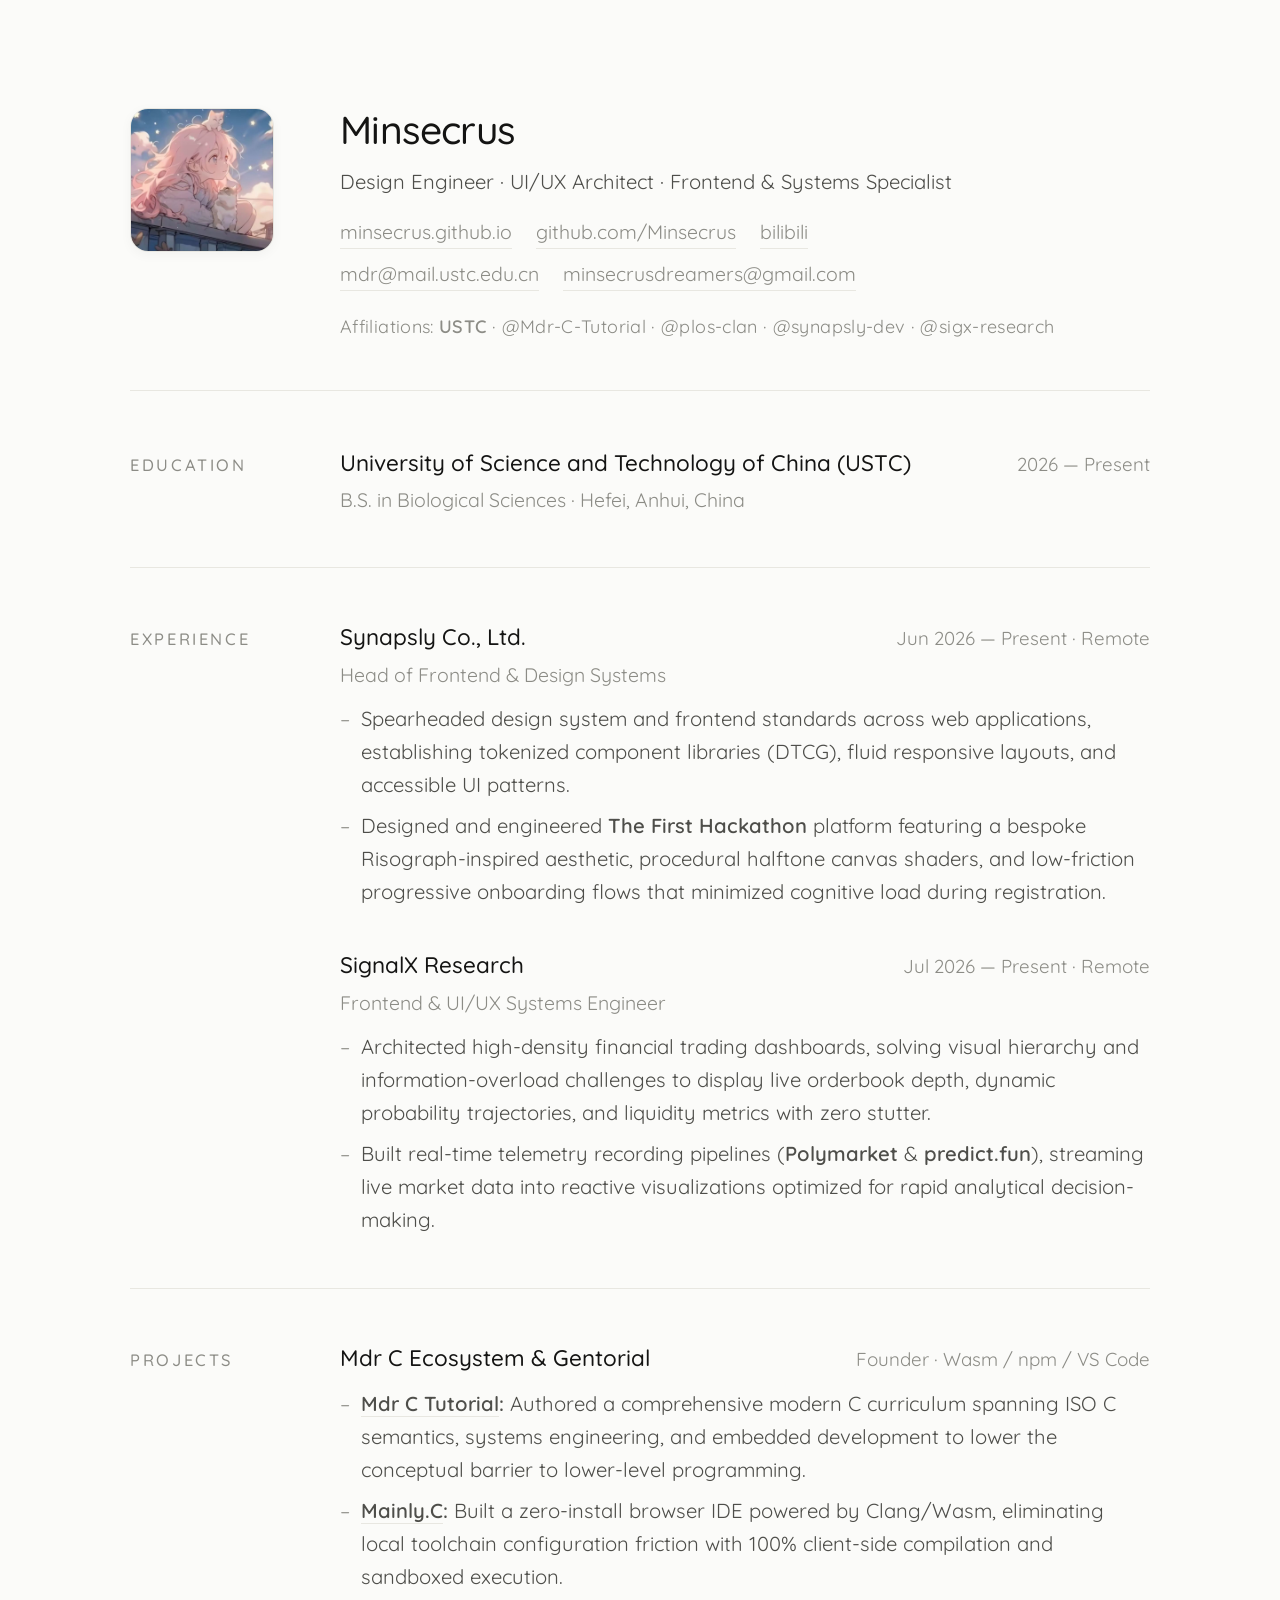
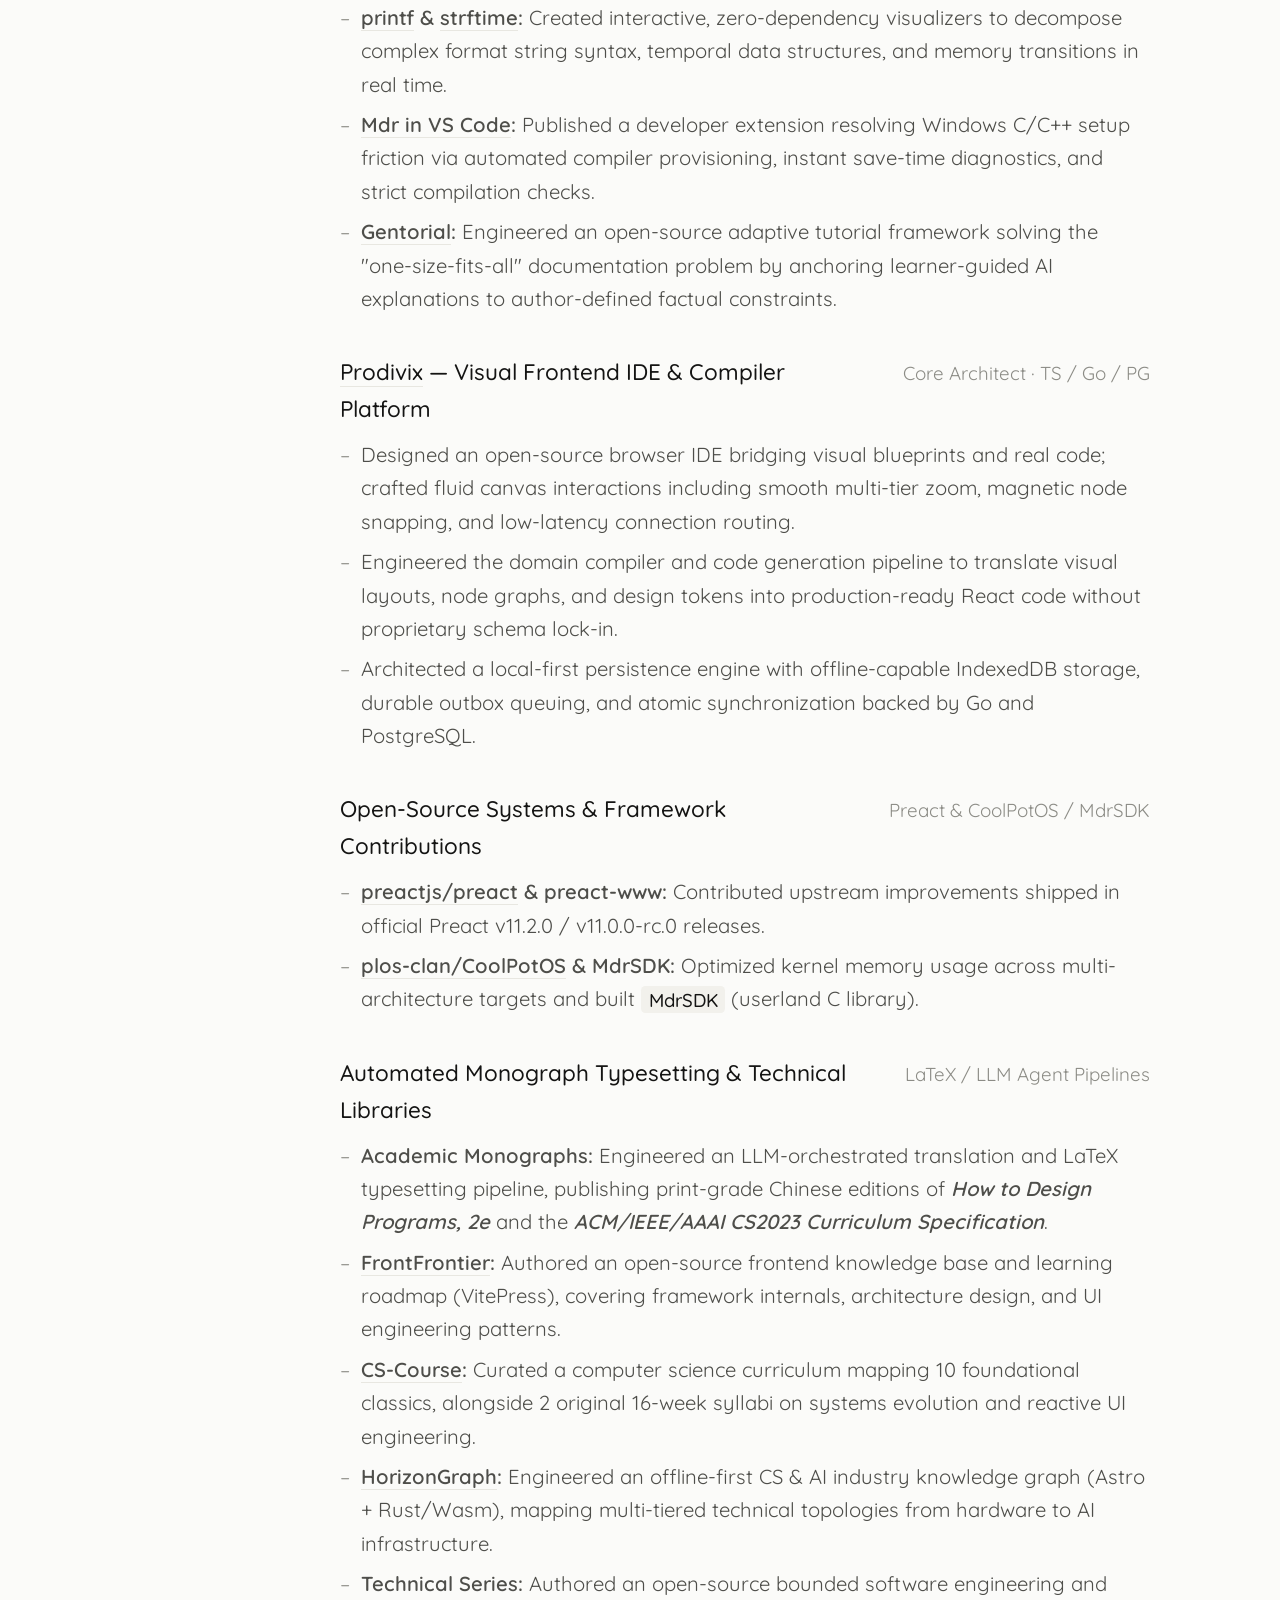
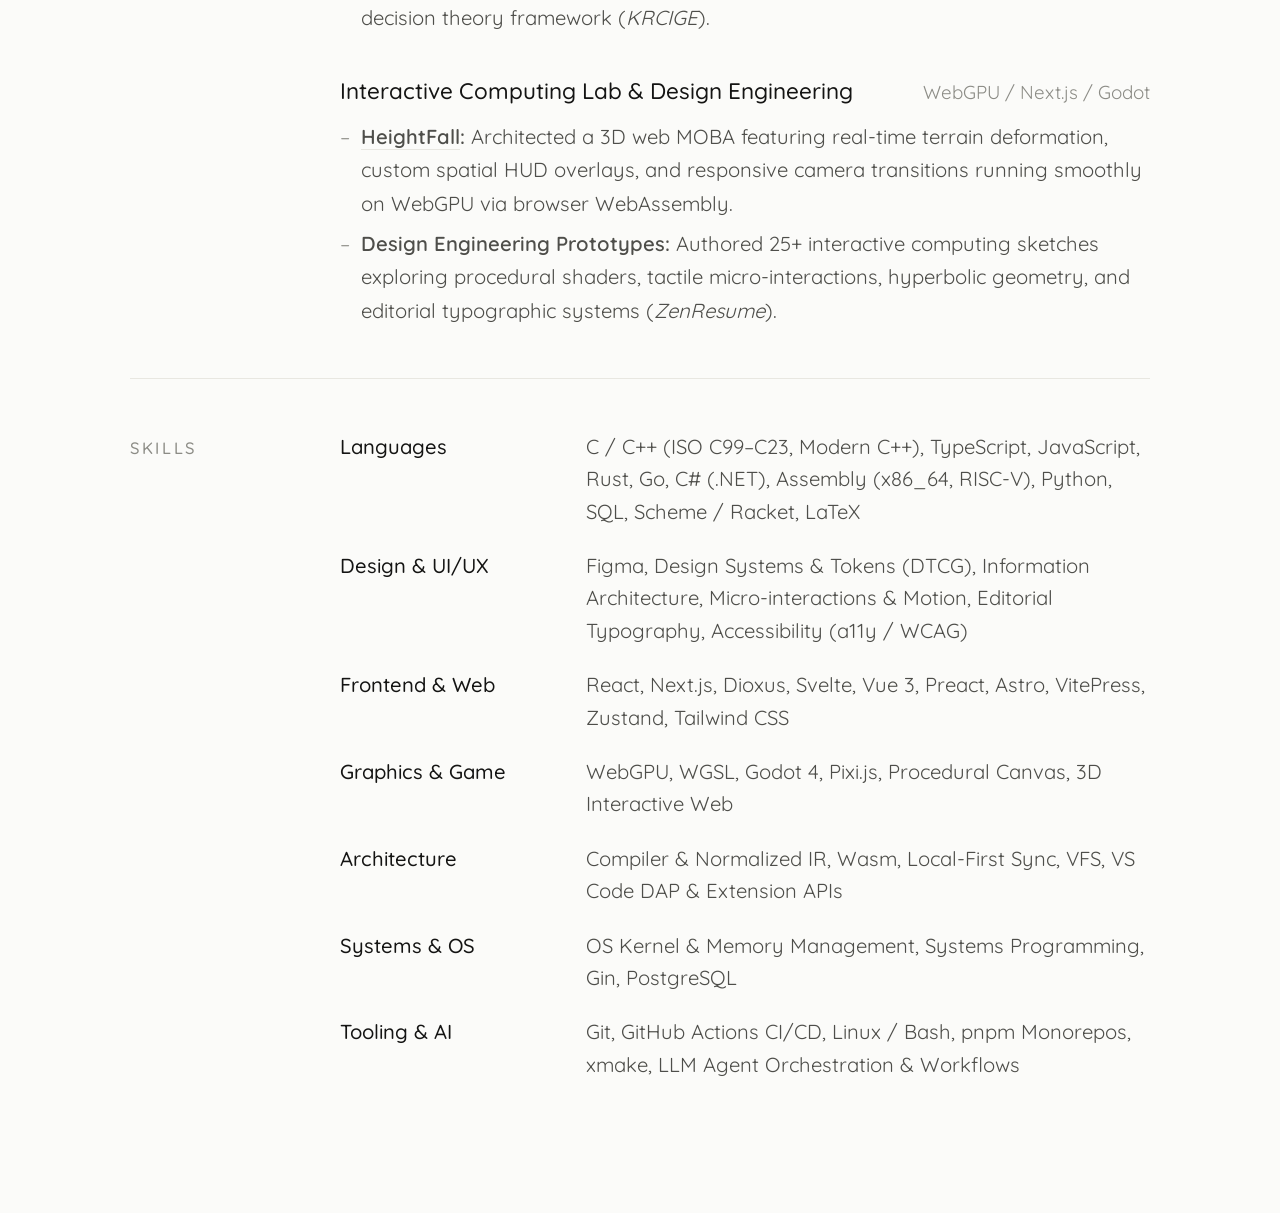
==== commit fa9700ab: "refactor: enhance UI/UX focus, streamline skills and project copy, enable 150% desktop zoom" ====
--- a/index.html
+++ b/index.html
@@ -21,7 +21,10 @@
         </div>
         <h1>Minsecrus</h1>
         <div class="subtitle">
-          <span>Frontend &amp; Systems Architect &middot; Design Engineer</span>
+          <span
+            >Design Engineer &middot; UI/UX Architect &middot; Frontend &amp;
+            Systems Specialist</span
+          >
           <span class="links">
             <a href="https://minsecrus.github.io" target="_blank" rel="noopener"
               >minsecrus.github.io</a
@@ -42,11 +45,14 @@
         </div>
         <div class="contact-links">
           <a href="mailto:mdr&#64;mail.ustc.edu.cn">mdr&#64;mail.ustc.edu.cn</a>
-          <a href="mailto:minsecrusdreamers&#64;gmail.com">minsecrusdreamers&#64;gmail.com</a>
+          <a href="mailto:minsecrusdreamers&#64;gmail.com"
+            >minsecrusdreamers&#64;gmail.com</a
+          >
         </div>
         <div class="org-badges">
-          Affiliations: <strong>USTC</strong> &middot; &#64;Mdr-C-Tutorial &middot;
-          &#64;plos-clan &middot; &#64;synapsly-dev &middot; &#64;sigx-research
+          Affiliations: <strong>USTC</strong> &middot; &#64;Mdr-C-Tutorial
+          &middot; &#64;plos-clan &middot; &#64;synapsly-dev &middot;
+          &#64;sigx-research
         </div>
       </header>
 
@@ -76,18 +82,19 @@
               <span class="entry-title">Synapsly Co., Ltd.</span>
               <span class="entry-meta">Jun 2026 — Present &middot; Remote</span>
             </div>
-            <div class="entry-sub">Head of Frontend</div>
-            <ul class="entry-bullets">
-              <li>
-                Direct frontend architecture and technical direction across
-                Synapsly web applications, establishing UI component standards,
-                state management guidelines, and design token integration.
-              </li>
-              <li>
-                Designed and engineered <strong>The First Hackathon</strong>
-                event platform in Next.js, featuring a Risograph-inspired visual
-                system, procedural halftone-sphere geometry, and progressive
-                registration flows.
+            <div class="entry-sub">Head of Frontend &amp; Design Systems</div>
+            <ul class="entry-bullets">
+              <li>
+                Spearheaded design system and frontend standards across web
+                applications, establishing tokenized component libraries (DTCG),
+                fluid responsive layouts, and accessible UI patterns.
+              </li>
+              <li>
+                Designed and engineered
+                <strong>The First Hackathon</strong> platform featuring a
+                bespoke Risograph-inspired aesthetic, procedural halftone canvas
+                shaders, and low-friction progressive onboarding flows that
+                minimized cognitive load during registration.
               </li>
             </ul>
           </div>
@@ -98,20 +105,21 @@
               <span class="entry-title">SignalX Research</span>
               <span class="entry-meta">Jul 2026 — Present &middot; Remote</span>
             </div>
-            <div class="entry-sub">
-              Frontend &amp; Market Data Systems Engineer
-            </div>
-            <ul class="entry-bullets">
-              <li>
-                Built automated market recording pipelines capturing real-time
-                orderbook depth, trade tape, and event streams from decentralized
-                prediction markets (<strong>Polymarket</strong> &amp;
-                <strong>predict.fun</strong>).
-              </li>
-              <li>
-                Architected high-density financial data visualization
-                dashboards, streaming live probability trajectories, liquidity
-                distribution analytics, and market microstructure metrics.
+            <div class="entry-sub">Frontend &amp; UI/UX Systems Engineer</div>
+            <ul class="entry-bullets">
+              <li>
+                Architected high-density financial trading dashboards, solving
+                visual hierarchy and information-overload challenges to display
+                live orderbook depth, dynamic probability trajectories, and
+                liquidity metrics with zero stutter.
+              </li>
+              <li>
+                Built real-time telemetry recording pipelines (<strong
+                  >Polymarket</strong
+                >
+                &amp; <strong>predict.fun</strong>), streaming live market data
+                into reactive visualizations optimized for rapid analytical
+                decision-making.
               </li>
             </ul>
           </div>
@@ -125,9 +133,7 @@
           <!-- Project 1: Mdr C Ecosystem & Gentorial -->
           <div>
             <div class="entry-head">
-              <span class="entry-title">
-                Mdr C Ecosystem &amp; Gentorial
-              </span>
+              <span class="entry-title"> Mdr C Ecosystem &amp; Gentorial </span>
               <span class="entry-meta"
                 >Founder &middot; Wasm / npm / VS Code</span
               >
@@ -142,9 +148,9 @@
                     >Mdr C Tutorial</a
                   >:</strong
                 >
-                Authored a six-track ISO C specification curriculum covering
-                language semantics, the abstract machine, toolchains, systems
-                programming, and embedded (MCU / RTOS / Linux) development.
+                Authored a comprehensive modern C curriculum spanning ISO C
+                semantics, systems engineering, and embedded development to
+                lower the conceptual barrier to lower-level programming.
               </li>
               <li>
                 <strong
@@ -155,9 +161,9 @@
                     >Mainly.C</a
                   >:</strong
                 >
-                Built an in-browser C/C++ compiler and runtime (Clang/LLVM Wasm,
-                Wasmer SDK, Monaco, xterm.js) for zero-install client-side
-                compilation and sandboxed execution.
+                Built a zero-install browser IDE powered by Clang/Wasm,
+                eliminating local toolchain configuration friction with 100%
+                client-side compilation and sandboxed execution.
               </li>
               <li>
                 <strong
@@ -175,9 +181,9 @@
                     >strftime</a
                   >:</strong
                 >
-                Created zero-dependency interactive visualizers decomposing C23
-                format strings, syntax categories,
-                <code>struct tm</code> mapping, and real-time execution.
+                Created interactive, zero-dependency visualizers to decompose
+                complex format string syntax, temporal data structures, and
+                memory transitions in real time.
               </li>
               <li>
                 <strong
@@ -188,9 +194,9 @@
                     >Mdr in VS Code</a
                   >:</strong
                 >
-                Published a companion VS Code extension with automated
-                MinGW-w64 provisioning, save-time diagnostics, and one-click
-                strict compilation (<code>-pedantic</code>).
+                Published a developer extension resolving Windows C/C++ setup
+                friction via automated compiler provisioning, instant save-time
+                diagnostics, and strict compilation checks.
               </li>
               <li>
                 <strong
@@ -199,13 +205,12 @@
                     target="_blank"
                     rel="noopener"
                     >Gentorial</a
-                  >
-                  (<code>&#64;gentorial/core</code>,
-                  <code>&#64;gentorial/theme-default</code>):</strong
-                >
-                Built a generative documentation framework pairing author-defined
-                concept boundaries (<code>::: concept</code>) with in-memory
-                BYOK personalized explanations and branching Q&amp;A.
+                  >:</strong
+                >
+                Engineered an open-source adaptive tutorial framework solving
+                the "one-size-fits-all" documentation problem by anchoring
+                learner-guided AI explanations to author-defined factual
+                constraints.
               </li>
             </ul>
           </div>
@@ -228,20 +233,20 @@
             </div>
             <ul class="entry-bullets">
               <li>
-                Architected an open-source browser IDE built around a
-                <strong>Workspace VFS</strong> (<code>&#64;prodivix/workspace</code>)
-                and <strong>Normalized UI Intermediate Representation (PIR)</strong>.
-              </li>
-              <li>
-                Engineered the domain compiler and codegen pipeline, DTCG
-                design-token resolver, React PIR projection renderer, and VS
-                Code debug adapter.
-              </li>
-              <li>
-                Built a local-first sync engine with IndexedDB and a
-                <strong>Durable Outbox</strong>, backed by a
-                <strong>Go (Gin) + PostgreSQL</strong> service for atomic
-                workspace operation commits.
+                Designed an open-source browser IDE bridging visual blueprints
+                and real code; crafted fluid canvas interactions including
+                smooth multi-tier zoom, magnetic node snapping, and low-latency
+                connection routing.
+              </li>
+              <li>
+                Engineered the domain compiler and code generation pipeline to
+                translate visual layouts, node graphs, and design tokens into
+                production-ready React code without proprietary schema lock-in.
+              </li>
+              <li>
+                Architected a local-first persistence engine with
+                offline-capable IndexedDB storage, durable outbox queuing, and
+                atomic synchronization backed by Go and PostgreSQL.
               </li>
             </ul>
           </div>
@@ -265,8 +270,8 @@
                   >
                   &amp; preact-www:</strong
                 >
-                Contributed upstream improvements shipped in official
-                <strong>Preact v11.2.0 / v11.0.0-rc.0</strong> releases.
+                Contributed upstream improvements shipped in official Preact
+                v11.2.0 / v11.0.0-rc.0 releases.
               </li>
               <li>
                 <strong
@@ -279,9 +284,8 @@
                   &amp; MdrSDK:</strong
                 >
                 Optimized kernel memory usage across multi-architecture targets
-                (<code>ia32 / amd64 / riscv64</code>) and built
-                <code>MdrSDK</code> (userland C library powered by
-                <code>xmake</code>, <code>zig cc</code>, and <code>nasm</code>).
+                and built
+                <code>MdrSDK</code> (userland C library).
               </li>
             </ul>
           </div>
@@ -300,7 +304,11 @@
                 LLM-orchestrated translation and LaTeX typesetting pipeline,
                 publishing print-grade Chinese editions of
                 <strong><em>How to Design Programs, 2e</em></strong> and the
-                <strong><em>ACM/IEEE/AAAI CS2023 Curriculum Specification</em></strong>.
+                <strong
+                  ><em
+                    >ACM/IEEE/AAAI CS2023 Curriculum Specification</em
+                  ></strong
+                >.
               </li>
               <li>
                 <strong
@@ -337,9 +345,9 @@
                     >HorizonGraph</a
                   >:</strong
                 >
-                Engineered an offline-first CS &amp; AI industry knowledge
-                graph (Astro + Rust/Wasm), mapping multi-tiered technical
-                topologies from hardware to AI infrastructure.
+                Engineered an offline-first CS &amp; AI industry knowledge graph
+                (Astro + Rust/Wasm), mapping multi-tiered technical topologies
+                from hardware to AI infrastructure.
               </li>
               <li>
                 <strong>Technical Series:</strong> Authored an open-source
@@ -353,13 +361,7 @@
           <div>
             <div class="entry-head">
               <span class="entry-title">
-                <a
-                  href="https://minsecrus.github.io"
-                  target="_blank"
-                  rel="noopener"
-                  >Interactive Computing Lab</a
-                >
-                &amp; Design Engineering
+                Interactive Computing Lab &amp; Design Engineering
               </span>
               <span class="entry-meta">WebGPU / Next.js / Godot</span>
             </div>
@@ -373,24 +375,15 @@
                     >HeightFall</a
                   >:</strong
                 >
-                Architected a 3D grid-based MOBA featuring real-time terrain
-                height deformation; built a Godot-to-WebGPU client (.NET 10 /
-                Wasm) running 3D gameplay, HUD, and C# logic natively in the
-                browser.
-              </li>
-              <li>
-                <strong
-                  ><a
-                    href="https://minsecrus.github.io"
-                    target="_blank"
-                    rel="noopener"
-                    >Interactive Visualizations</a
-                  >:</strong
-                >
-                Built 25+ interactive sketches spanning Turing machines
-                (<em>Busy Beaver</em>), hyperbolic geometry
-                (<em>PoincareSiege</em>, <em>HemiSweep</em>), and typographic
-                systems (<em>ZenResume</em>).
+                Architected a 3D web MOBA featuring real-time terrain
+                deformation, custom spatial HUD overlays, and responsive camera
+                transitions running smoothly on WebGPU via browser WebAssembly.
+              </li>
+              <li>
+                <strong>Design Engineering Prototypes:</strong>
+                Authored 25+ interactive computing sketches exploring procedural
+                shaders, tactile micro-interactions, hyperbolic geometry, and
+                editorial typographic systems (<em>ZenResume</em>).
               </li>
             </ul>
           </div>
@@ -410,35 +403,46 @@
             >
           </div>
           <div class="skill-row">
+            <span class="skill-cat">Design &amp; UI/UX</span>
+            <span class="skill-items"
+              >Figma, Design Systems &amp; Tokens (DTCG), Information
+              Architecture, Micro-interactions &amp; Motion, Editorial
+              Typography, Accessibility (a11y / WCAG)</span
+            >
+          </div>
+          <div class="skill-row">
             <span class="skill-cat">Frontend &amp; Web</span>
             <span class="skill-items"
-              >React, Next.js, Svelte, Vue 3, Preact, Astro, VitePress, Zustand,
-              Tailwind CSS, Monaco Editor, xterm.js, Design Tokens (DTCG),
-              Editorial Typography</span
+              >React, Next.js, Dioxus, Svelte, Vue 3, Preact, Astro, VitePress,
+              Zustand, Tailwind CSS</span
             >
           </div>
           <div class="skill-row">
             <span class="skill-cat">Graphics &amp; Game</span>
             <span class="skill-items"
-              >WebGPU, Godot 4 (.NET), Pixi.js, Procedural Canvas / SVG, Shaders
-              (WGSL), 3D Interactive Web</span
-            >
-          </div>
-          <div class="skill-row">
-            <span class="skill-cat">Systems &amp; Core</span>
-            <span class="skill-items"
-              >Compiler &amp; Normalized IR, WebAssembly, VFS, Local-First
-              Sync (IndexedDB / Durable Outbox), OS Kernel &amp; Memory
-              (ia32/amd64/riscv64), Gin, PostgreSQL, VS Code DAP &amp; Extension
-              APIs</span
+              >WebGPU, WGSL, Godot 4, Pixi.js, Procedural Canvas, 3D Interactive
+              Web</span
+            >
+          </div>
+          <div class="skill-row">
+            <span class="skill-cat">Architecture</span>
+            <span class="skill-items"
+              >Compiler &amp; Normalized IR, Wasm, Local-First Sync, VFS, VS
+              Code DAP &amp; Extension APIs</span
+            >
+          </div>
+          <div class="skill-row">
+            <span class="skill-cat">Systems &amp; OS</span>
+            <span class="skill-items"
+              >OS Kernel &amp; Memory Management, Systems Programming, Gin,
+              PostgreSQL</span
             >
           </div>
           <div class="skill-row">
             <span class="skill-cat">Tooling &amp; AI</span>
             <span class="skill-items"
               >Git, GitHub Actions CI/CD, Linux / Bash, pnpm Monorepos, xmake,
-              Zig CC / MinGW-w64, Cargo, LLM Agent Orchestration &amp;
-              Workflows, Service Workers (Offline PWA)</span
+              LLM Agent Orchestration &amp; Workflows</span
             >
           </div>
         </div>
--- a/style.css
+++ b/style.css
@@ -26,6 +26,7 @@
 }
 
 body {
+  zoom: 1.5;
   padding: 72px 28px 88px;
   display: flex;
   justify-content: center;
@@ -244,6 +245,7 @@
 /* Mobile Responsive */
 @media (max-width: 600px) {
   body {
+    zoom: 1;
     padding: 40px 20px 56px;
   }
   header, section {
@@ -279,6 +281,7 @@
     margin: 12mm 15mm;
   }
   html, body {
+    zoom: 1;
     background: #FFFFFF;
     font-size: 11.5px;
     line-height: 1.48;
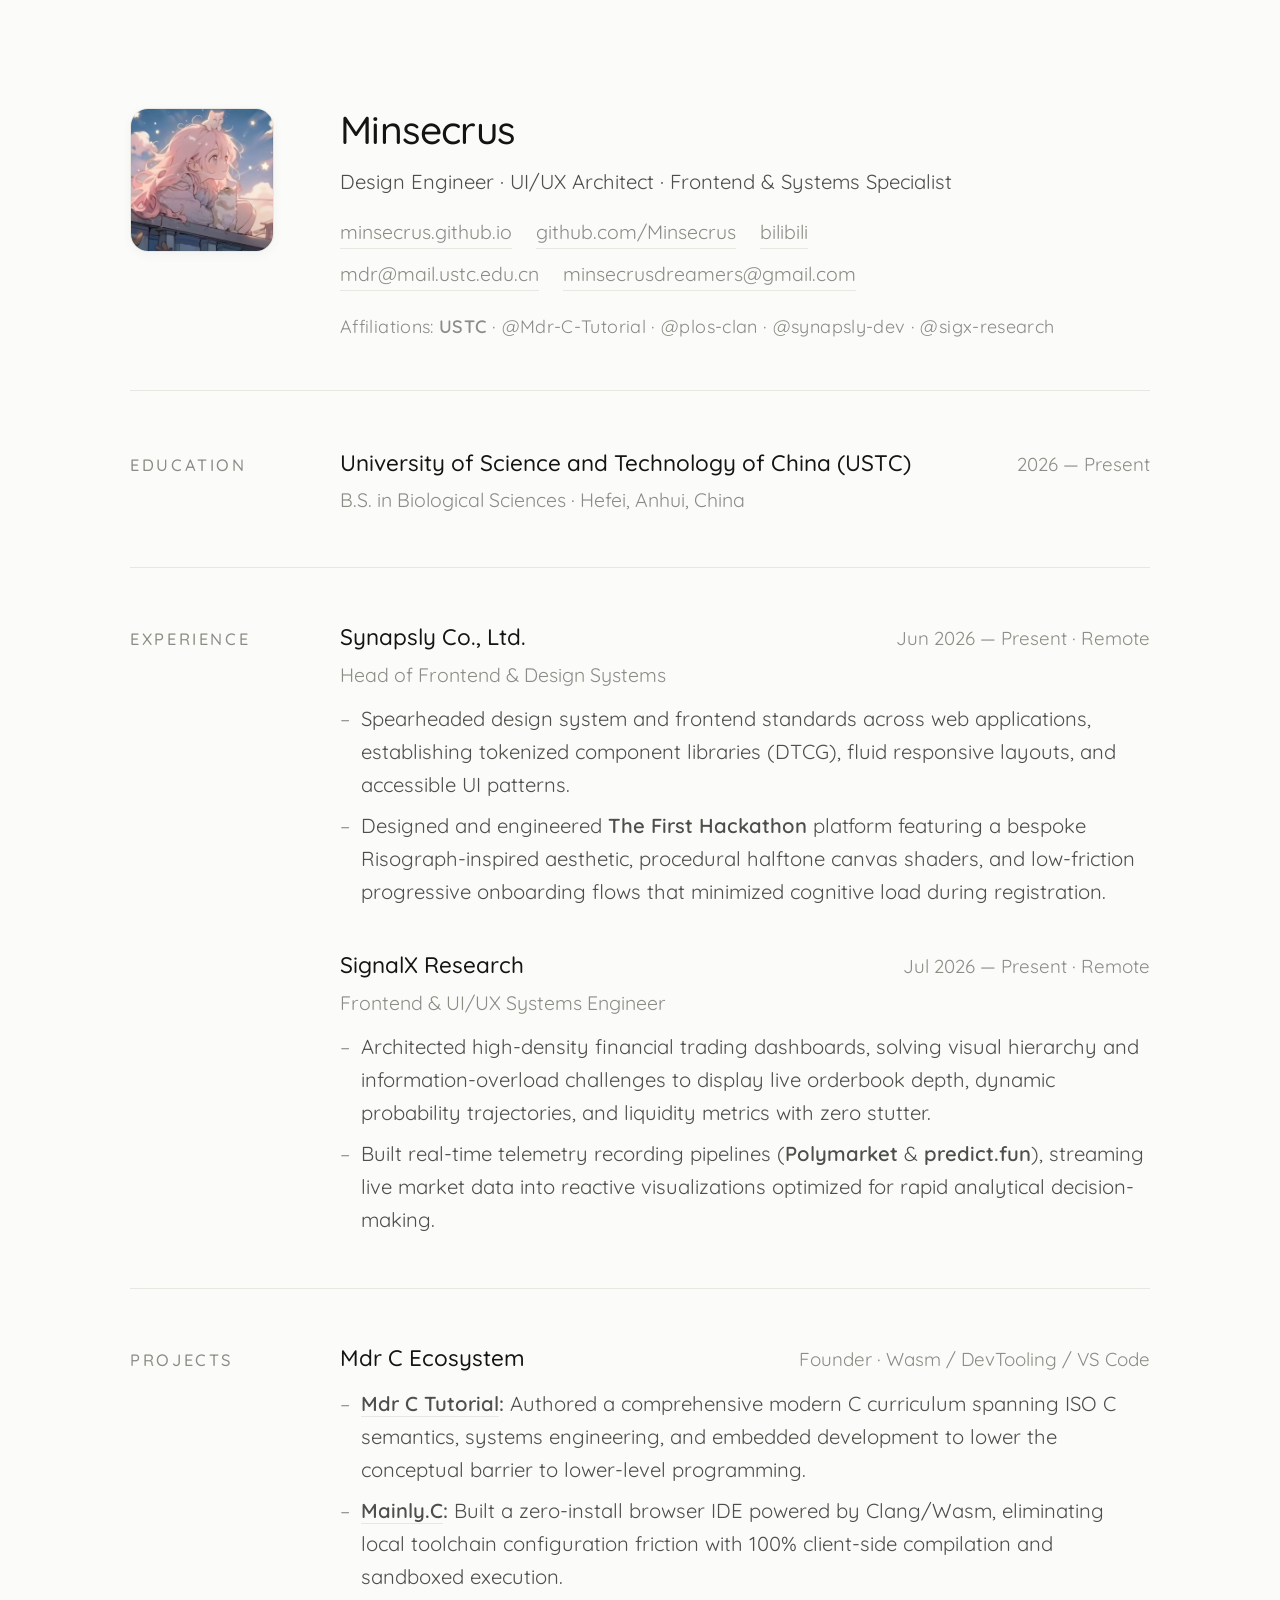
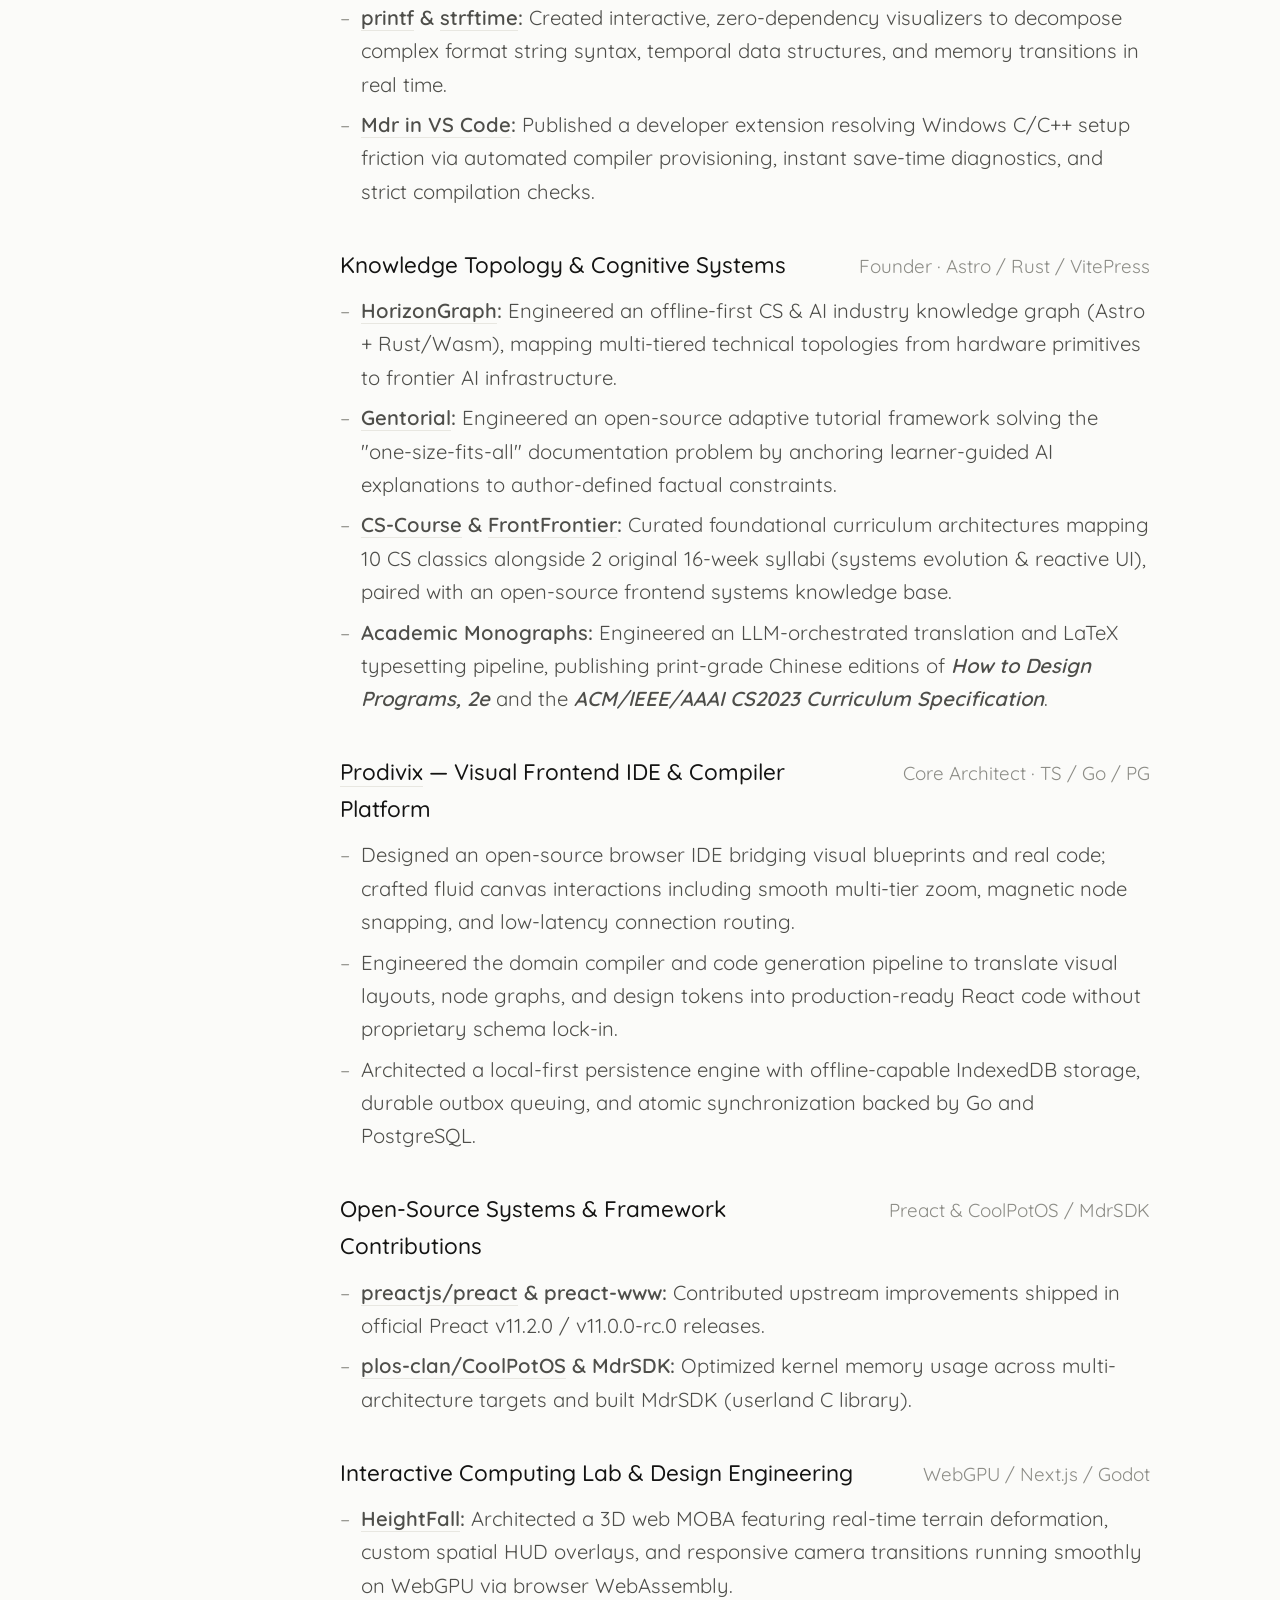
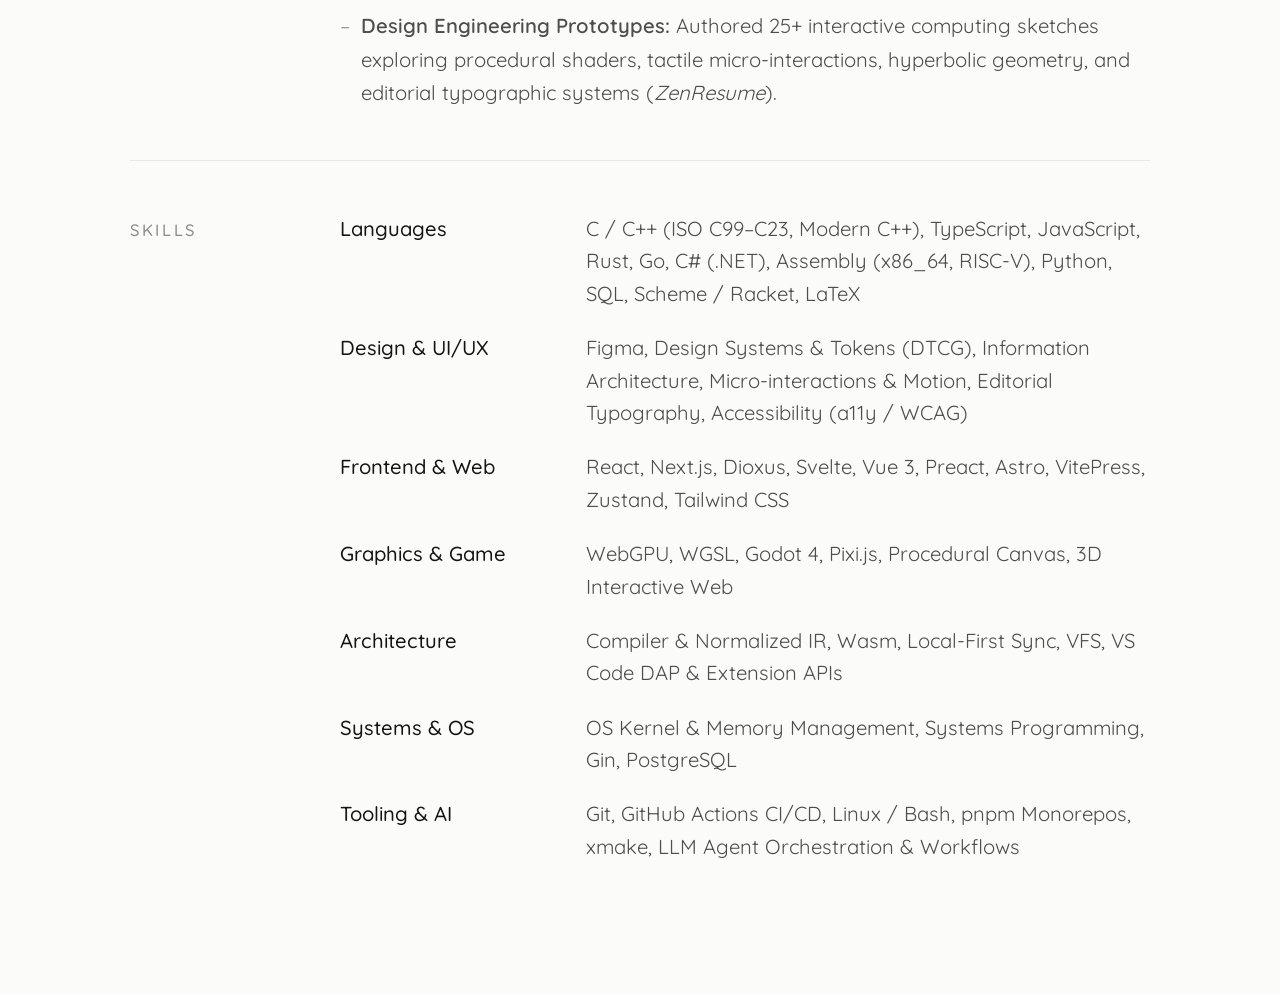
==== commit 5f158da0: "feat: elevate Knowledge Topology & Cognitive Systems to Project 2, refine Mdr C scope" ====
--- a/index.html
+++ b/index.html
@@ -130,12 +130,12 @@
       <section>
         <div class="section-label">Projects</div>
         <div class="entries">
-          <!-- Project 1: Mdr C Ecosystem & Gentorial -->
-          <div>
-            <div class="entry-head">
-              <span class="entry-title"> Mdr C Ecosystem &amp; Gentorial </span>
+          <!-- Project 1: Mdr C Ecosystem -->
+          <div>
+            <div class="entry-head">
+              <span class="entry-title">Mdr C Ecosystem</span>
               <span class="entry-meta"
-                >Founder &middot; Wasm / npm / VS Code</span
+                >Founder &middot; Wasm / DevTooling / VS Code</span
               >
             </div>
             <ul class="entry-bullets">
@@ -198,6 +198,33 @@
                 friction via automated compiler provisioning, instant save-time
                 diagnostics, and strict compilation checks.
               </li>
+            </ul>
+          </div>
+
+          <!-- Project 2: Knowledge Topology & Cognitive Systems -->
+          <div>
+            <div class="entry-head">
+              <span class="entry-title">
+                Knowledge Topology &amp; Cognitive Systems
+              </span>
+              <span class="entry-meta"
+                >Founder &middot; Astro / Rust / VitePress</span
+              >
+            </div>
+            <ul class="entry-bullets">
+              <li>
+                <strong
+                  ><a
+                    href="https://mdr-tutorials.github.io/HorizonGraph/"
+                    target="_blank"
+                    rel="noopener"
+                    >HorizonGraph</a
+                  >:</strong
+                >
+                Engineered an offline-first CS &amp; AI industry knowledge graph
+                (Astro + Rust/Wasm), mapping multi-tiered technical topologies
+                from hardware primitives to frontier AI infrastructure.
+              </li>
               <li>
                 <strong
                   ><a
@@ -212,10 +239,42 @@
                 learner-guided AI explanations to author-defined factual
                 constraints.
               </li>
-            </ul>
-          </div>
-
-          <!-- Project 2: Prodivix -->
+              <li>
+                <strong
+                  ><a
+                    href="https://minsecrus.github.io/CS-Course/"
+                    target="_blank"
+                    rel="noopener"
+                    >CS-Course</a
+                  >
+                  &amp;
+                  <a
+                    href="https://minsecrus.github.io/FrontFrontier/"
+                    target="_blank"
+                    rel="noopener"
+                    >FrontFrontier</a
+                  >:</strong
+                >
+                Curated foundational curriculum architectures mapping 10 CS
+                classics alongside 2 original 16-week syllabi (systems evolution
+                &amp; reactive UI), paired with an open-source frontend systems
+                knowledge base.
+              </li>
+              <li>
+                <strong>Academic Monographs:</strong> Engineered an
+                LLM-orchestrated translation and LaTeX typesetting pipeline,
+                publishing print-grade Chinese editions of
+                <strong><em>How to Design Programs, 2e</em></strong> and the
+                <strong
+                  ><em
+                    >ACM/IEEE/AAAI CS2023 Curriculum Specification</em
+                  ></strong
+                >.
+              </li>
+            </ul>
+          </div>
+
+          <!-- Project 3: Prodivix -->
           <div>
             <div class="entry-head">
               <span class="entry-title">
@@ -251,7 +310,7 @@
             </ul>
           </div>
 
-          <!-- Project 3: Open-Source Contributions (Preact & CoolPotOS) -->
+          <!-- Project 4: Open-Source Contributions (Preact & CoolPotOS) -->
           <div>
             <div class="entry-head">
               <span class="entry-title">
@@ -284,75 +343,7 @@
                   &amp; MdrSDK:</strong
                 >
                 Optimized kernel memory usage across multi-architecture targets
-                and built
-                <code>MdrSDK</code> (userland C library).
-              </li>
-            </ul>
-          </div>
-
-          <!-- Project 4: Automated Monograph Typesetting & Knowledge Libraries -->
-          <div>
-            <div class="entry-head">
-              <span class="entry-title">
-                Automated Monograph Typesetting &amp; Technical Libraries
-              </span>
-              <span class="entry-meta">LaTeX / LLM Agent Pipelines</span>
-            </div>
-            <ul class="entry-bullets">
-              <li>
-                <strong>Academic Monographs:</strong> Engineered an
-                LLM-orchestrated translation and LaTeX typesetting pipeline,
-                publishing print-grade Chinese editions of
-                <strong><em>How to Design Programs, 2e</em></strong> and the
-                <strong
-                  ><em
-                    >ACM/IEEE/AAAI CS2023 Curriculum Specification</em
-                  ></strong
-                >.
-              </li>
-              <li>
-                <strong
-                  ><a
-                    href="https://minsecrus.github.io/FrontFrontier/"
-                    target="_blank"
-                    rel="noopener"
-                    >FrontFrontier</a
-                  >:</strong
-                >
-                Authored an open-source frontend knowledge base and learning
-                roadmap (VitePress), covering framework internals, architecture
-                design, and UI engineering patterns.
-              </li>
-              <li>
-                <strong
-                  ><a
-                    href="https://minsecrus.github.io/CS-Course/"
-                    target="_blank"
-                    rel="noopener"
-                    >CS-Course</a
-                  >:</strong
-                >
-                Curated a computer science curriculum mapping 10 foundational
-                classics, alongside 2 original 16-week syllabi on systems
-                evolution and reactive UI engineering.
-              </li>
-              <li>
-                <strong
-                  ><a
-                    href="https://mdr-tutorials.github.io/HorizonGraph/"
-                    target="_blank"
-                    rel="noopener"
-                    >HorizonGraph</a
-                  >:</strong
-                >
-                Engineered an offline-first CS &amp; AI industry knowledge graph
-                (Astro + Rust/Wasm), mapping multi-tiered technical topologies
-                from hardware to AI infrastructure.
-              </li>
-              <li>
-                <strong>Technical Series:</strong> Authored an open-source
-                bounded software engineering and decision theory framework
-                (<em>KRCIGE</em>).
+                and built MdrSDK (userland C library).
               </li>
             </ul>
           </div>
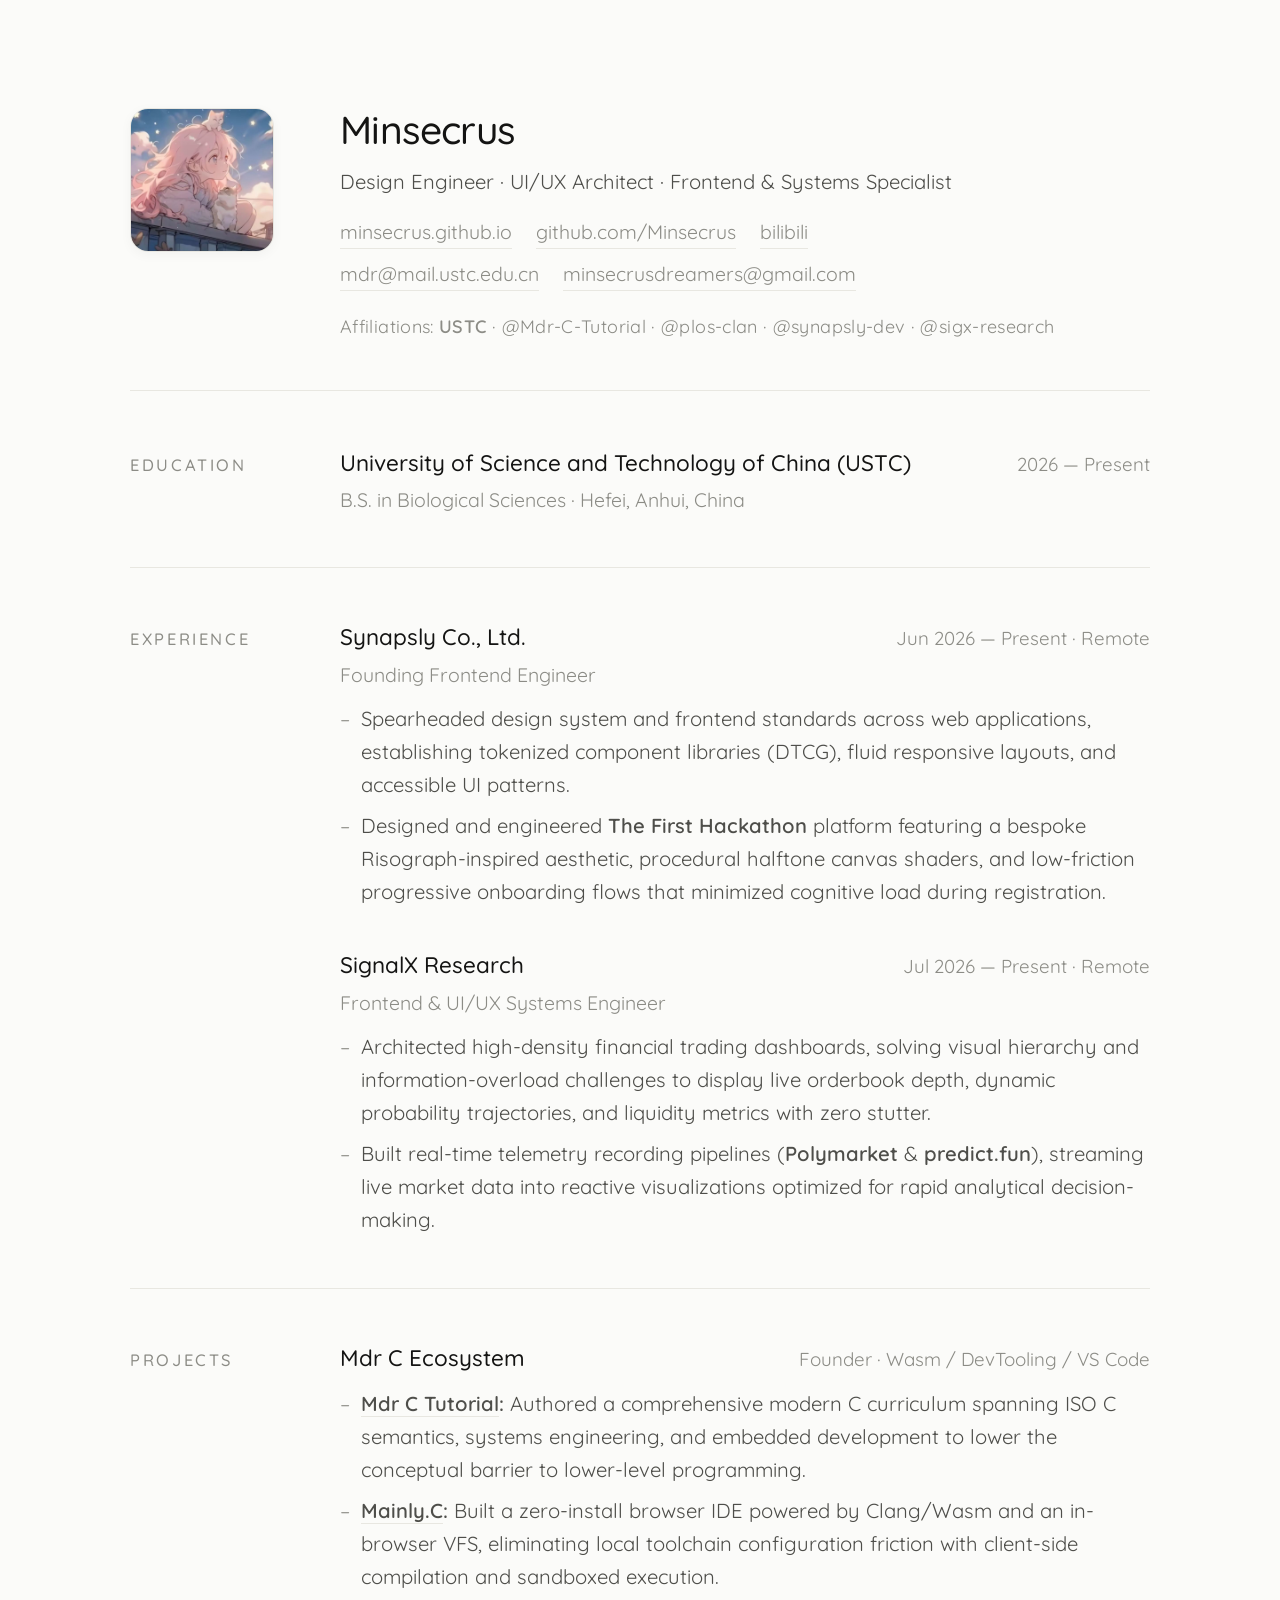
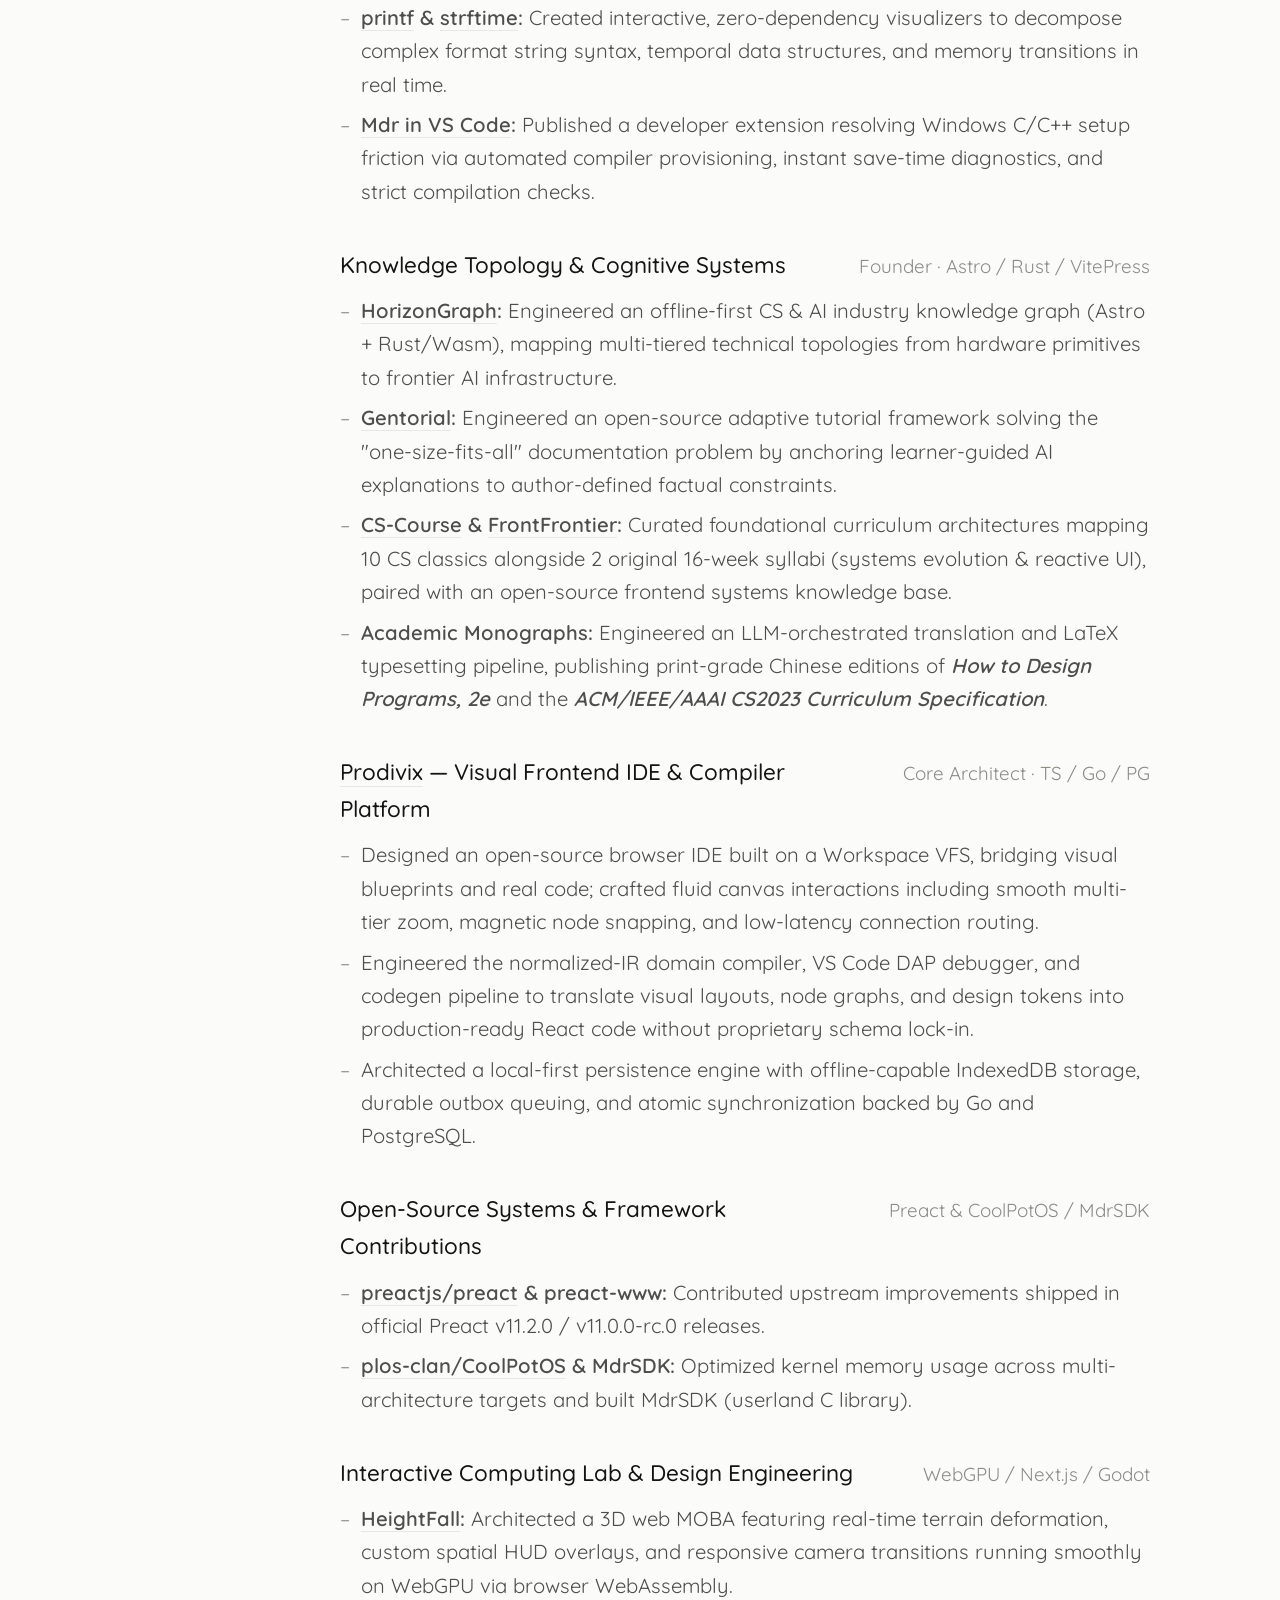
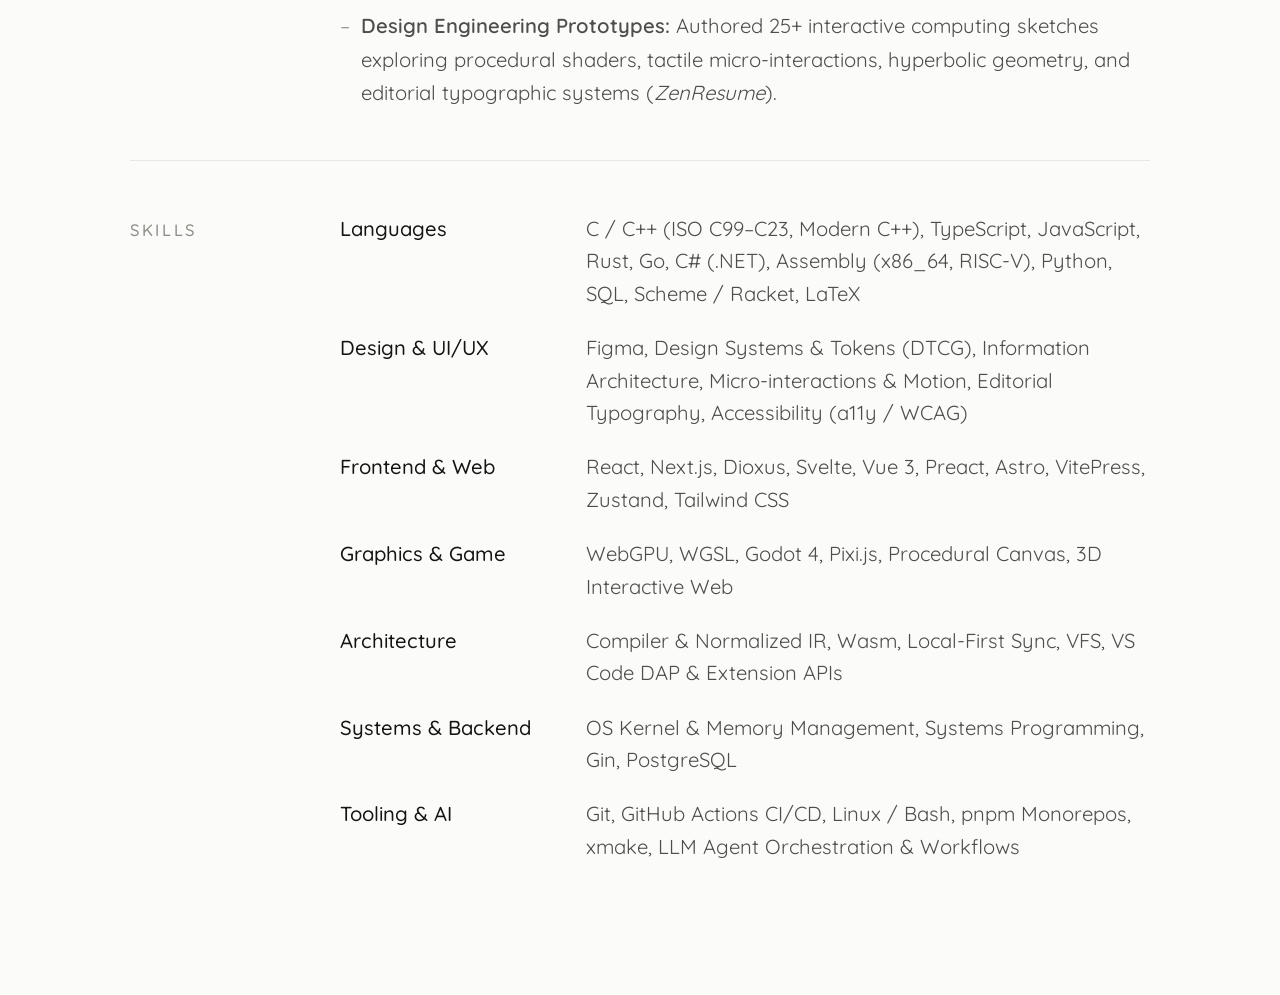
==== commit 4ff69d2c: "refactor: refine role title, align skills anchors, and fit single-page A4 print layout" ====
--- a/index.html
+++ b/index.html
@@ -82,7 +82,7 @@
               <span class="entry-title">Synapsly Co., Ltd.</span>
               <span class="entry-meta">Jun 2026 — Present &middot; Remote</span>
             </div>
-            <div class="entry-sub">Head of Frontend &amp; Design Systems</div>
+            <div class="entry-sub">Founding Frontend Engineer</div>
             <ul class="entry-bullets">
               <li>
                 Spearheaded design system and frontend standards across web
@@ -161,9 +161,9 @@
                     >Mainly.C</a
                   >:</strong
                 >
-                Built a zero-install browser IDE powered by Clang/Wasm,
-                eliminating local toolchain configuration friction with 100%
-                client-side compilation and sandboxed execution.
+                Built a zero-install browser IDE powered by Clang/Wasm and an
+                in-browser VFS, eliminating local toolchain configuration
+                friction with client-side compilation and sandboxed execution.
               </li>
               <li>
                 <strong
@@ -292,15 +292,16 @@
             </div>
             <ul class="entry-bullets">
               <li>
-                Designed an open-source browser IDE bridging visual blueprints
-                and real code; crafted fluid canvas interactions including
-                smooth multi-tier zoom, magnetic node snapping, and low-latency
-                connection routing.
-              </li>
-              <li>
-                Engineered the domain compiler and code generation pipeline to
-                translate visual layouts, node graphs, and design tokens into
-                production-ready React code without proprietary schema lock-in.
+                Designed an open-source browser IDE built on a Workspace VFS,
+                bridging visual blueprints and real code; crafted fluid canvas
+                interactions including smooth multi-tier zoom, magnetic node
+                snapping, and low-latency connection routing.
+              </li>
+              <li>
+                Engineered the normalized-IR domain compiler, VS Code DAP
+                debugger, and codegen pipeline to translate visual layouts, node
+                graphs, and design tokens into production-ready React code
+                without proprietary schema lock-in.
               </li>
               <li>
                 Architected a local-first persistence engine with
@@ -423,7 +424,7 @@
             >
           </div>
           <div class="skill-row">
-            <span class="skill-cat">Systems &amp; OS</span>
+            <span class="skill-cat">Systems &amp; Backend</span>
             <span class="skill-items"
               >OS Kernel &amp; Memory Management, Systems Programming, Gin,
               PostgreSQL</span
--- a/style.css
+++ b/style.css
@@ -278,43 +278,97 @@
 @media print {
   @page {
     size: A4 portrait;
-    margin: 12mm 15mm;
+    margin: 9mm 11mm;
   }
   html, body {
     zoom: 1;
     background: #FFFFFF;
-    font-size: 11.5px;
-    line-height: 1.48;
+    font-size: 9.8px;
+    line-height: 1.35;
     padding: 0;
   }
   main {
     max-width: 100%;
   }
+  header, section {
+    grid-template-columns: 90px 1fr;
+    column-gap: 12px;
+  }
   header {
-    padding-bottom: 14px;
-    margin-bottom: 16px;
+    padding-bottom: 9px;
+    margin-bottom: 9px;
   }
   .avatar {
-    width: 68px;
-    height: 68px;
+    width: 62px;
+    height: 62px;
+    border-radius: 9px;
   }
   h1 {
-    font-size: 20px;
+    font-size: 18px;
+  }
+  .subtitle {
+    margin-top: 3px;
+    font-size: 9.8px;
+    gap: 6px;
+  }
+  .links, .contact-links {
+    font-size: 9.2px;
+    gap: 12px;
+  }
+  .contact-links {
+    margin-top: 2.5px;
+  }
+  .org-badges {
+    margin-top: 5px;
+    font-size: 9px;
   }
   section {
-    padding-bottom: 14px;
-    margin-bottom: 14px;
+    padding-bottom: 8px;
+    margin-bottom: 8.5px;
+  }
+  .section-label {
+    font-size: 8.8px;
+    letter-spacing: 0.14em;
   }
   .entries {
-    gap: 12px;
+    gap: 7px;
+  }
+  .entries > div, .skill-row {
+    break-inside: avoid;
   }
   .entry-title {
-    font-size: 12.5px;
-  }
-  .entry-desc, .entry-bullets, .skill-row {
-    font-size: 11.2px;
+    font-size: 10.8px;
+  }
+  .entry-meta {
+    font-size: 9.2px;
+  }
+  .entry-sub {
+    font-size: 9.5px;
+    margin-top: 0.5px;
+  }
+  .entry-desc {
+    margin-top: 3px;
+    font-size: 9.5px;
+    line-height: 1.35;
+  }
+  .entry-bullets {
+    margin-top: 3px;
+    gap: 2px;
+    font-size: 9.5px;
+    line-height: 1.35;
+  }
+  .entry-bullets li {
+    padding-left: 11px;
   }
   .skills-list {
-    gap: 6px;
-  }
-}
+    gap: 3px;
+  }
+  .skill-row {
+    grid-template-columns: 100px 1fr;
+    column-gap: 10px;
+    font-size: 9.3px;
+  }
+  .skill-items {
+    line-height: 1.33;
+  }
+}
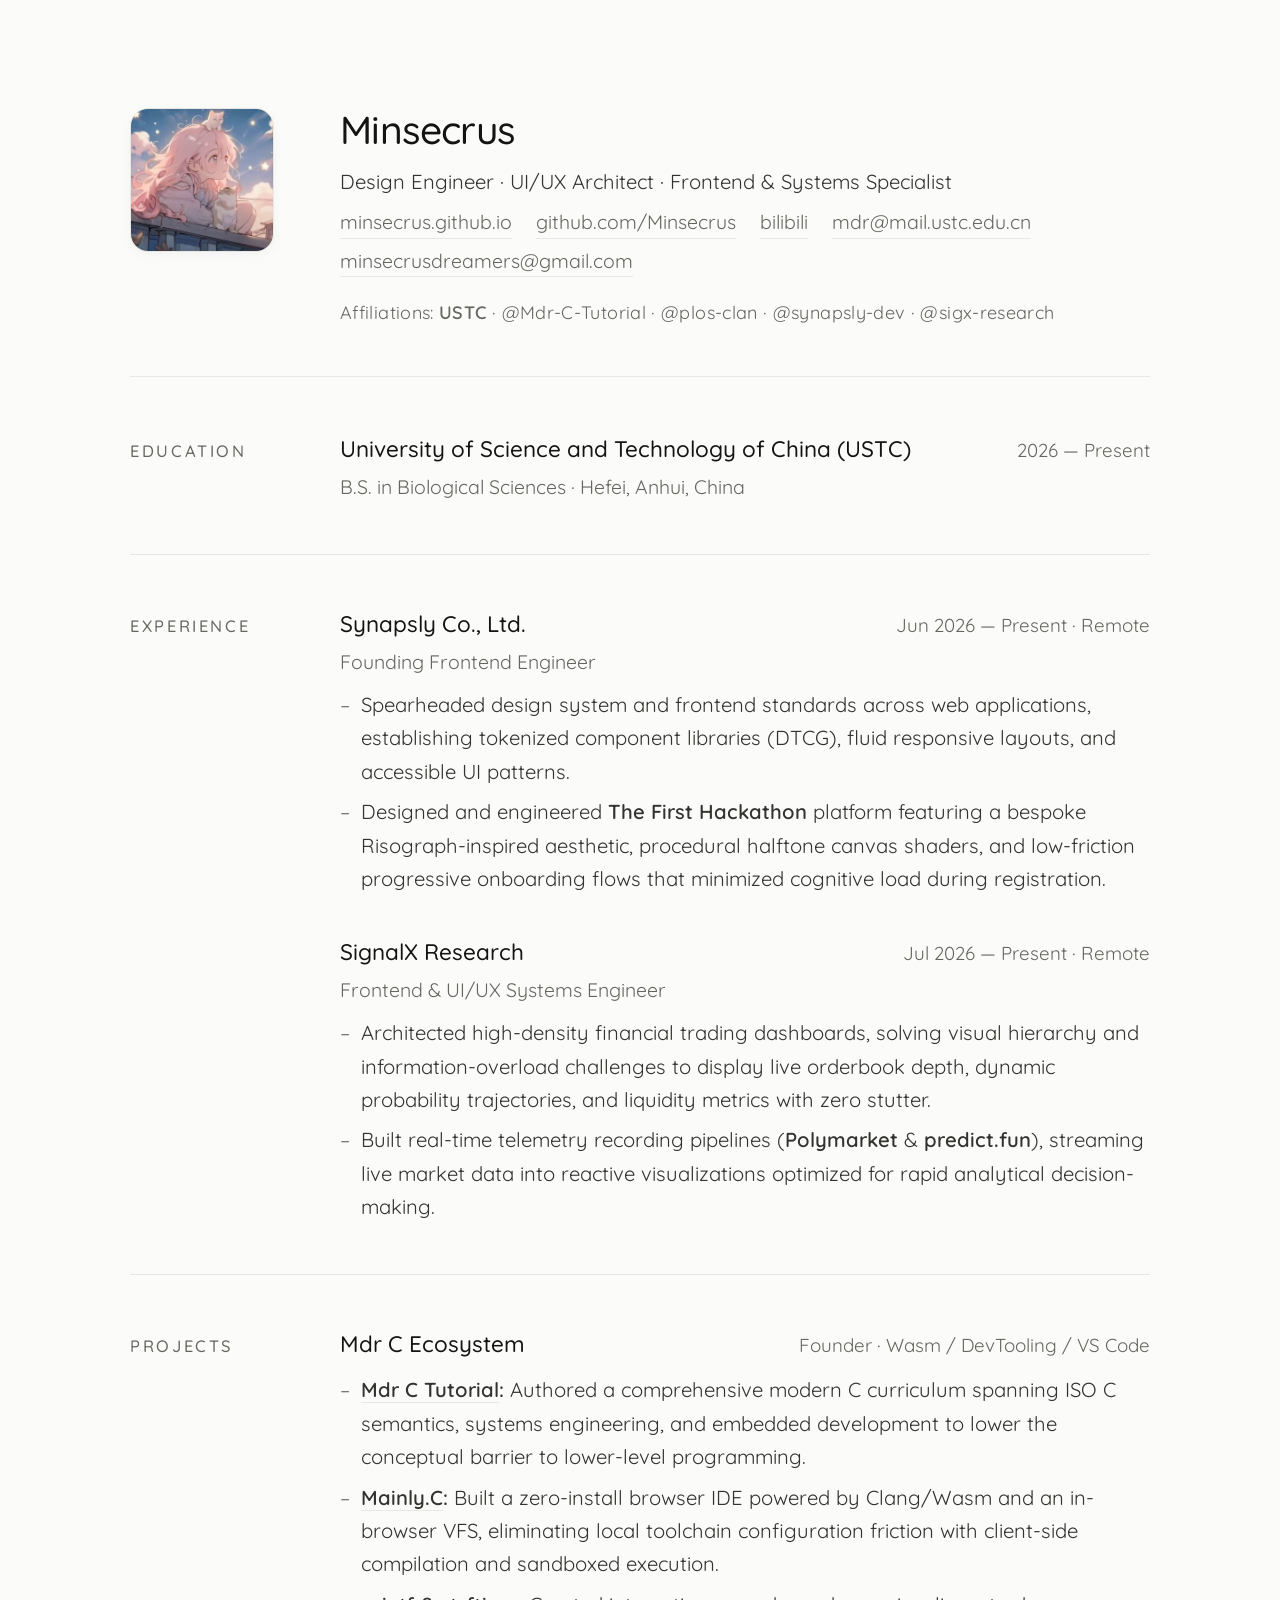
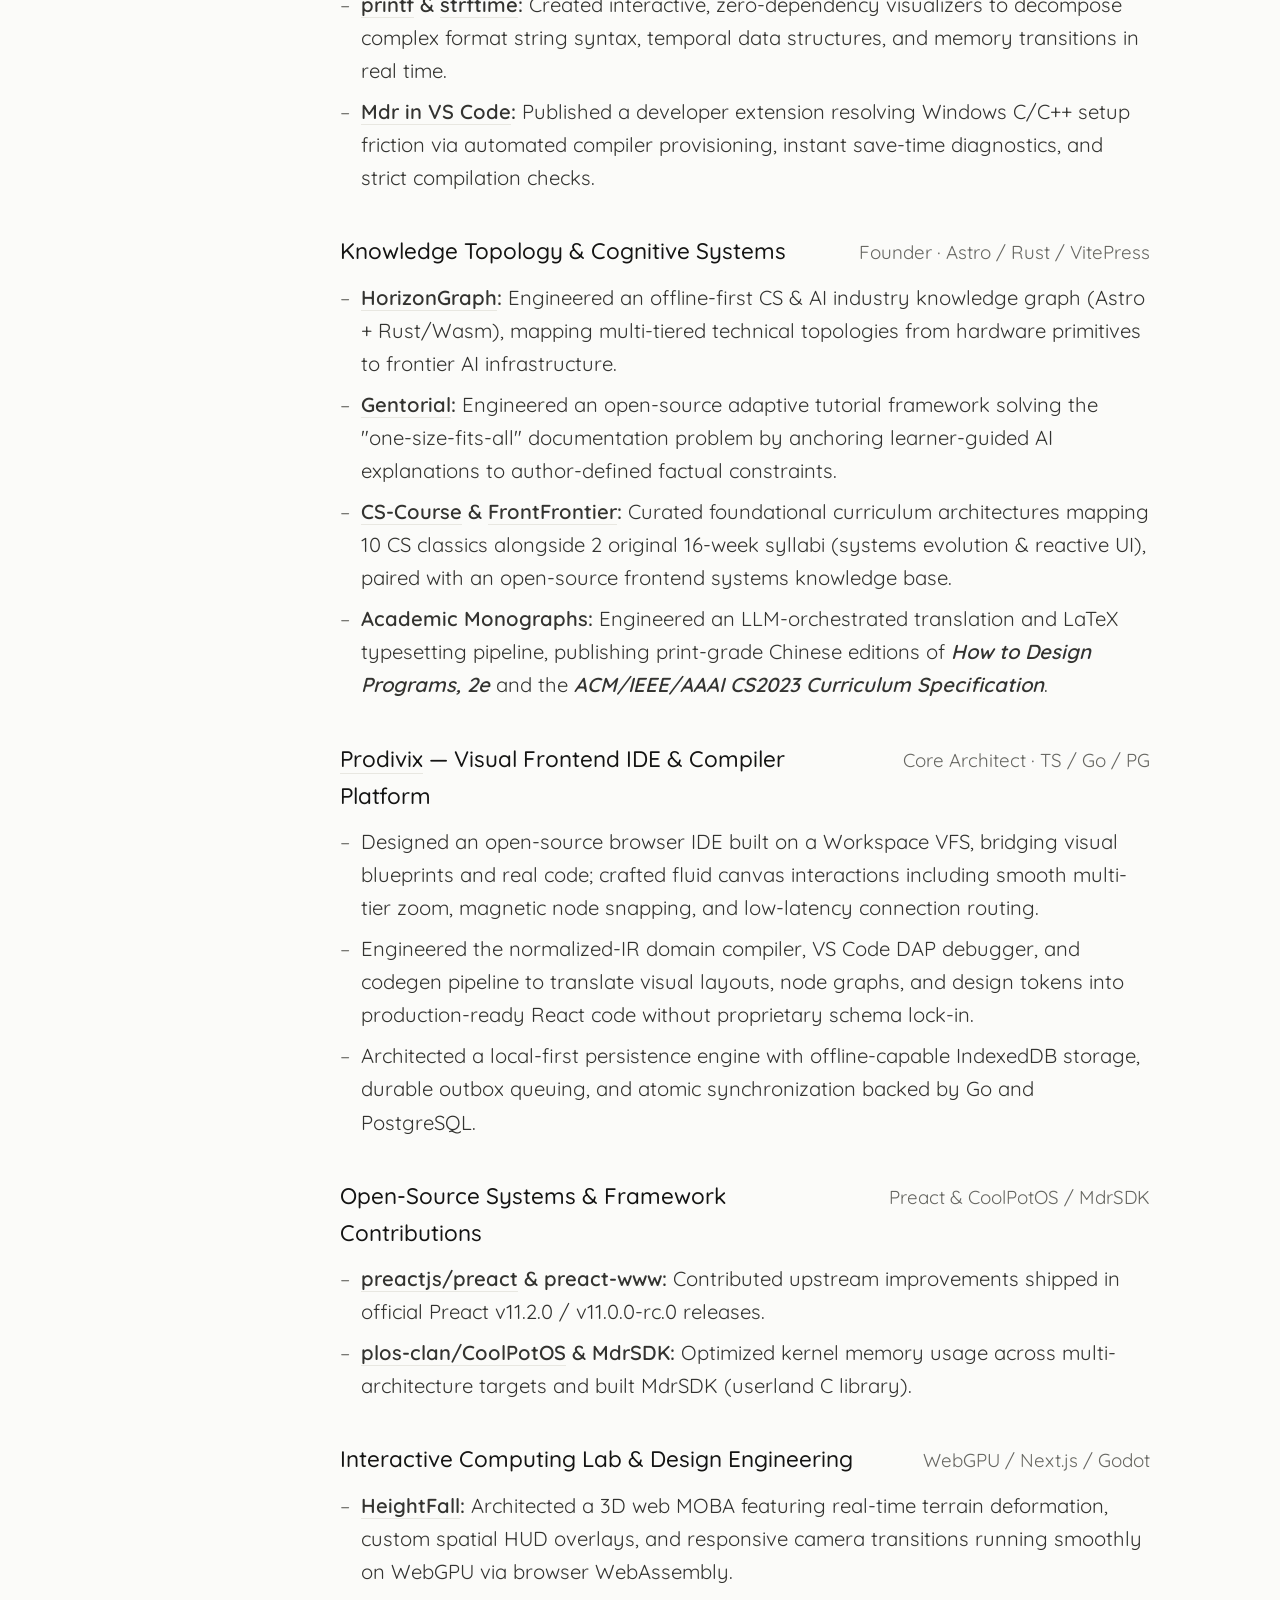
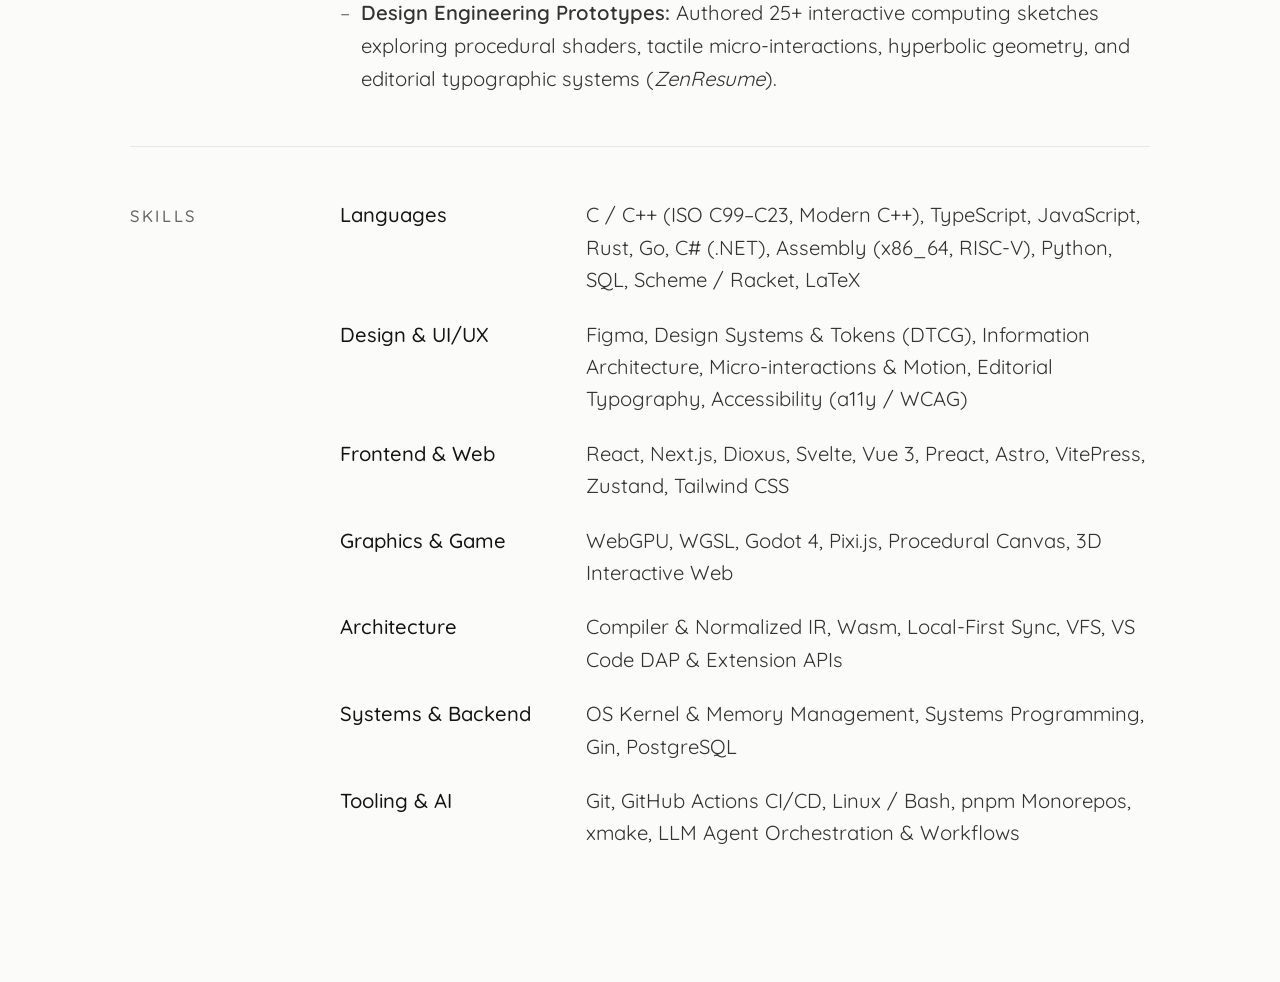
==== commit 085f2acb: "refactor: unify header links, improve contrast, fix mobile spacing and print bullet encoding" ====
--- a/index.html
+++ b/index.html
@@ -21,29 +21,25 @@
         </div>
         <h1>Minsecrus</h1>
         <div class="subtitle">
-          <span
-            >Design Engineer &middot; UI/UX Architect &middot; Frontend &amp;
-            Systems Specialist</span
+          Design Engineer &middot; UI/UX Architect &middot; Frontend &amp;
+          Systems Specialist
+        </div>
+        <div class="links">
+          <a href="https://minsecrus.github.io" target="_blank" rel="noopener"
+            >minsecrus.github.io</a
           >
-          <span class="links">
-            <a href="https://minsecrus.github.io" target="_blank" rel="noopener"
-              >minsecrus.github.io</a
-            >
-            <a
-              href="https://github.com/Minsecrus"
-              target="_blank"
-              rel="noopener"
-              >github.com/Minsecrus</a
-            >
-            <a
-              href="https://space.bilibili.com/1321913237"
-              target="_blank"
-              rel="noopener"
-              >bilibili</a
-            >
-          </span>
-        </div>
-        <div class="contact-links">
+          <a
+            href="https://github.com/Minsecrus"
+            target="_blank"
+            rel="noopener"
+            >github.com/Minsecrus</a
+          >
+          <a
+            href="https://space.bilibili.com/1321913237"
+            target="_blank"
+            rel="noopener"
+            >bilibili</a
+          >
           <a href="mailto:mdr&#64;mail.ustc.edu.cn">mdr&#64;mail.ustc.edu.cn</a>
           <a href="mailto:minsecrusdreamers&#64;gmail.com"
             >minsecrusdreamers&#64;gmail.com</a
--- a/style.css
+++ b/style.css
@@ -1,8 +1,10 @@
+@charset "UTF-8";
+
 :root {
   --bg: #FBFBF9;
   --ink: #141413;
-  --body: #4E4E4A;
-  --muted: #8C8C86;
+  --body: #333330;
+  --muted: #666661;
   --line: #E8E7E1;
   --code-bg: #F2F1EC;
 }
@@ -76,21 +78,16 @@
   margin-top: 8px;
   font-size: 13.5px;
   color: var(--body);
+}
+
+.links {
+  grid-column: 2;
+  margin-top: 5px;
   display: flex;
   flex-wrap: wrap;
-  justify-content: space-between;
-  align-items: baseline;
-  gap: 12px;
-}
-
-.contact-links {
-  grid-column: 2;
-  margin-top: 6px;
+  gap: 4px 16px;
   font-size: 13px;
   color: var(--muted);
-  display: flex;
-  flex-wrap: wrap;
-  gap: 16px;
 }
 
 .org-badges {
@@ -99,14 +96,6 @@
   font-size: 12px;
   color: var(--muted);
   letter-spacing: 0.02em;
-}
-
-.links {
-  display: flex;
-  flex-wrap: wrap;
-  gap: 16px;
-  font-size: 13px;
-  color: var(--muted);
 }
 
 a {
@@ -212,7 +201,7 @@
 }
 
 .entry-bullets li::before {
-  content: "–";
+  content: "\2013";
   position: absolute;
   left: 0;
   color: var(--muted);
@@ -248,21 +237,32 @@
     zoom: 1;
     padding: 40px 20px 56px;
   }
-  header, section {
+  header {
+    grid-template-columns: 1fr;
+    gap: 0;
+  }
+  section {
     grid-template-columns: 1fr;
     gap: 12px;
   }
   .avatar-wrap {
     grid-column: 1;
     grid-row: auto;
-    margin-bottom: 4px;
+    margin-bottom: 14px;
   }
   .avatar {
     width: 76px;
     height: 76px;
   }
-  h1, .subtitle, .contact-links, .org-badges {
+  h1, .subtitle, .links, .org-badges {
     grid-column: 1;
+  }
+  .subtitle {
+    line-height: 1.48;
+  }
+  .org-badges {
+    margin-top: 12px;
+    line-height: 1.5;
   }
   .entry-head {
     flex-direction: column;
@@ -276,6 +276,10 @@
 
 /* Print / Single-Page A4 Optimization */
 @media print {
+  :root {
+    --body: #2A2A27;
+    --muted: #575753;
+  }
   @page {
     size: A4 portrait;
     margin: 9mm 11mm;
@@ -309,14 +313,11 @@
   .subtitle {
     margin-top: 3px;
     font-size: 9.8px;
-    gap: 6px;
-  }
-  .links, .contact-links {
+  }
+  .links {
+    margin-top: 2.5px;
     font-size: 9.2px;
-    gap: 12px;
-  }
-  .contact-links {
-    margin-top: 2.5px;
+    gap: 3px 12px;
   }
   .org-badges {
     margin-top: 5px;
